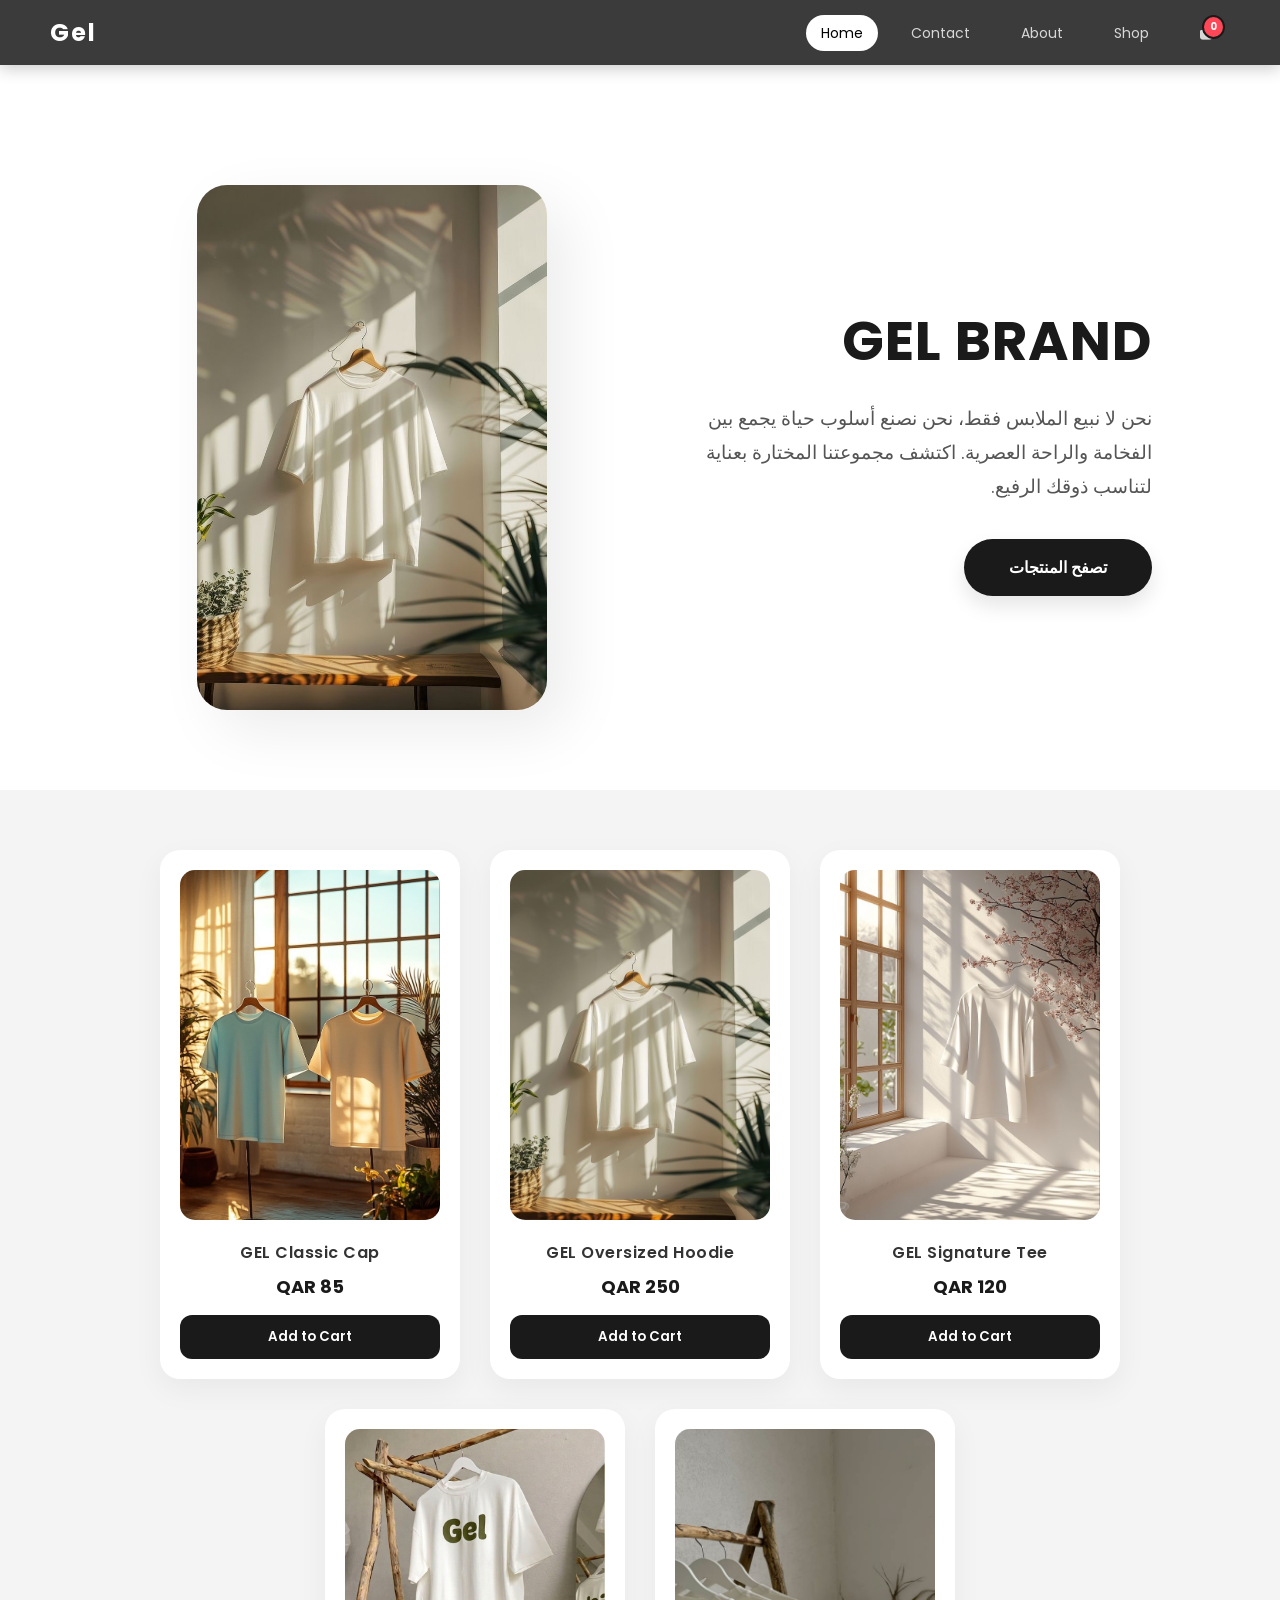
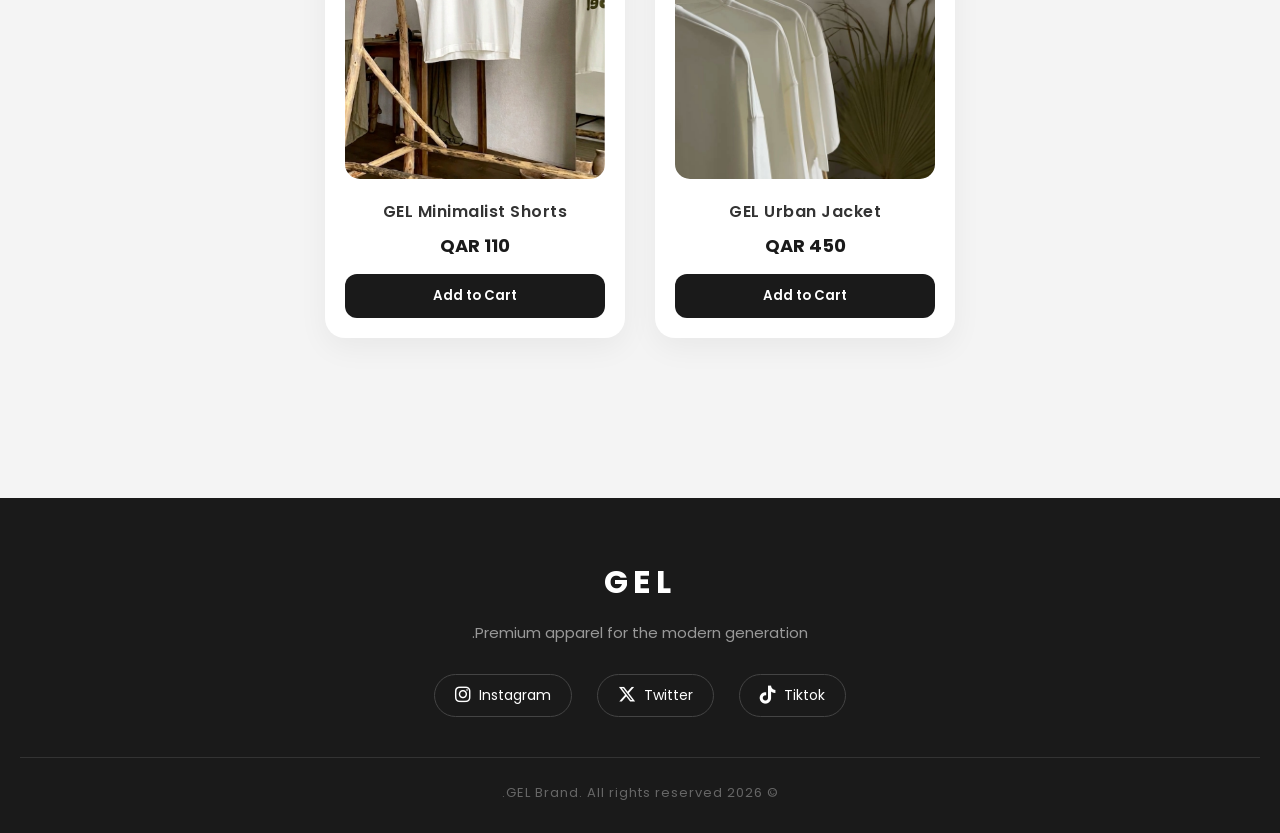
==== index.html @ 8efb3151 "Fixed responsivegit add ." ====
<!DOCTYPE html>
<html lang="ar" dir="rtl">
<head>
    <meta charset="UTF-8">
    <meta name="viewport" content="width=device-width, initial-scale=1.0">
    <link rel="stylesheet" href="https://fonts.googleapis.com/css2?family=Poppins:wght@300;400;600;700&display=swap">
    <link rel="stylesheet" href="https://cdnjs.cloudflare.com/ajax/libs/font-awesome/6.4.2/css/all.min.css">
    <link rel="stylesheet" href="style.css">
    <title>GEL Brand</title>
</head>
<body>

    <header dir="ltr">
        <h2><a href="index.html" class="logo">Gel</a></h2>
        <ul>
            <li><a href="index.html" class="active">Home</a></li>
            <li><a href="contact.html">Contact</a></li>
            <li><a href="about.html">About</a></li>
            <li><a href="shop.html">Shop</a></li>
            <li class="cart-icon" onclick="toggleCart()">
                <a href="javascript:void(0)"><i class="fas fa-shopping-bag"></i> <span id="cart-count">0</span></a>
            </li>
        </ul>
    </header>
    
    <!-- Shopping Cart Sidebar -->
    <div id="cart-sidebar" class="cart-sidebar">
        <div class="cart-header">
            <h3>Your Bag</h3>
            <i class="fas fa-times close-cart" onclick="toggleCart()"></i>
        </div>
        <div id="cart-items" class="cart-items">
            <!-- Items will appear here -->
            <p class="empty-msg">Your bag is empty.</p>
        </div>
        <div class="cart-footer">
            <div class="total">
                <span>Total:</span>
                <span id="cart-total">0 QAR</span>
            </div>
            <button class="checkout-btn" onclick="checkout()">Checkout</button>
        </div>
    </div>

    <section class="hero">
        <div class="hero-content">
            <h1>GEL BRAND</h1>
            <p>نحن لا نبيع الملابس فقط، نحن نصنع أسلوب حياة يجمع بين الفخامة والراحة العصرية. اكتشف مجموعتنا المختارة بعناية لتناسب ذوقك الرفيع.</p>
            <a href="#gallery" class="hero-btn">تصفح المنتجات</a>
        </div>
        <div class="hero-image">
            <img src="IMG/IMG_4253.JPG" alt="Brand Story">
        </div>
    </section>

    <section id="gallery" class="gallery">
        <div class="gallery-item">
            <img src="IMG/IMG_4255.JPG" alt="Product 1">
            <div class="product-info">
                <h3>GEL Signature Tee</h3>
                <p class="price">120 QAR</p>
                <button class="add-to-cart" onclick="addToCart('GEL Signature Tee', 120, 'IMG/IMG_4255.JPG')">Add to Cart</button>
            </div>
        </div>
        <div class="gallery-item">
            <img src="IMG/IMG_4253.JPG" alt="Product 2">
            <div class="product-info">
                <h3>GEL Oversized Hoodie</h3>
                <p class="price">250 QAR</p>
                <button class="add-to-cart" onclick="addToCart('GEL Oversized Hoodie', 250, 'IMG/IMG_4253.JPG')">Add to Cart</button>
            </div>
        </div>
        <div class="gallery-item">
            <img src="IMG/IMG_4254.JPG" alt="Product 3">
            <div class="product-info">
                <h3>GEL Classic Cap</h3>
                <p class="price">85 QAR</p>
                <button class="add-to-cart" onclick="addToCart('GEL Classic Cap', 85, 'IMG/IMG_4254.JPG')">Add to Cart</button>
            </div>
        </div>
        <div class="gallery-item">
            <img src="IMG/IMG_4256.JPG" alt="Product 4">
            <div class="product-info">
                <h3>GEL Urban Jacket</h3>
                <p class="price">450 QAR</p>
                <button class="add-to-cart" onclick="addToCart('GEL Urban Jacket', 450, 'IMG/IMG_4256.JPG')">Add to Cart</button>
            </div>
        </div>
        <div class="gallery-item">
            <img src="IMG/IMG_4258.PNG" alt="Product 5">
            <div class="product-info">
                <h3>GEL Minimalist Shorts</h3>
                <p class="price">110 QAR</p>
                <button class="add-to-cart" onclick="addToCart('GEL Minimalist Shorts', 110, 'IMG/IMG_4258.PNG')">Add to Cart</button>
            </div>
        </div>
    </section>

    <footer>
        <div class="footer-content">
            <h3>GEL</h3>
            <p>Premium apparel for the modern generation.</p>
            
            <ul class="socials" dir="ltr">
                <li><a href="#"><i class="fab fa-instagram"></i> Instagram</a></li>
                <li><a href="#"><i class="fab fa-x-twitter"></i> Twitter</a></li>
                <li><a href="https://www.tiktok.com/@gelvogue?_r=1&_t=ZS-955QQ4w1Pfh" target="_blank"><i class="fab fa-tiktok"></i> Tiktok</a></li>
            </ul>

        </div>
        <div class="footer-bottom">
            <p>&copy; 2026 GEL Brand. All rights reserved.</p>
        </div>
    </footer>

    <script src="main.js"></script>
</body>
</html>
---- style.css ----
/* 1. إعدادات عامة لجميع عناصر الصفحة */
* {
    margin: 0;
    padding: 0;
    box-sizing: border-box;
}

html {
    scroll-behavior: smooth;
}

body {
    background-color: #f4f4f4;
    font-family: 'Poppins', sans-serif; 
}

/* 3. تنسيق الهيدر الشفاف */
header {
    display: flex;
    justify-content: space-between;
    align-items: center;
    padding: 15px 50px;
    background: rgba(26, 26, 26, 0.85); 
    backdrop-filter: blur(10px); 
    -webkit-backdrop-filter: blur(10px);
    box-shadow: 0 4px 15px rgba(0, 0, 0, 0.2);
    position: sticky;
    top: 0;
    z-index: 1000;
}

header .logo {
    font-size: 24px;
    font-weight: bold;
    text-decoration: none;
    color: white;
    letter-spacing: 2px;
}

header ul {
    display: flex;
    list-style: none;
    gap: 15px;
}

header ul li a {
    text-decoration: none;
    color: rgba(255, 255, 255, 0.8);
    padding: 8px 18px;
    border-radius: 20px;
    transition: 0.3s;
    font-size: 14px;
}

header ul li a:hover {
    background: rgba(255, 255, 255, 0.1);
    color: white;
}

header ul li a.active {
    background: white;
    color: black !important;
}

/* 4. تنسيق معرض الصور (النسخة المنظمة والنهائية) */
.gallery {
    display: flex;
    flex-wrap: wrap;
    justify-content: center;
    gap: 30px;
    padding: 60px 20px;
}

.gallery-item {
    text-decoration: none;
    display: flex;
    flex-direction: column;
    align-items: center;
    opacity: 0;
    transform: translateY(50px);
    transition: all 0.8s ease-out;
    background: white;
    padding: 20px;
    border-radius: 20px;
    width: 300px;
    box-shadow: 0 10px 30px rgba(0,0,0,0.05);
}

.gallery-item.reveal {
    opacity: 1;
    transform: translateY(0);
}

.gallery img {
    width: 100%;
    height: 350px;
    object-fit: cover;
    border-radius: 15px;
    cursor: pointer;
    transition: transform 0.5s cubic-bezier(0.2, 1, 0.3, 1), box-shadow 0.5s ease;
}

.gallery img:hover {
    transform: scale(1.05);
    box-shadow: 0 20px 40px rgba(0,0,0,0.1);
}

.product-info {
    text-align: center;
    margin-top: 20px;
    width: 100%;
}

.product-info h3 {
    font-size: 16px;
    color: #333;
    margin-bottom: 8px;
    font-weight: 600;
    letter-spacing: 0.5px;
}

.product-info .price {
    font-size: 18px;
    font-weight: 700;
    color: #1a1a1a;
    margin-bottom: 15px;
}

.add-to-cart {
    width: 100%;
    padding: 12px;
    background: #1a1a1a;
    color: white;
    border: none;
    border-radius: 12px;
    cursor: pointer;
    font-weight: 600;
    transition: 0.3s;
    font-family: 'Poppins', sans-serif;
}

.add-to-cart:hover {
    background: #444;
    transform: translateY(-2px);
}

/* Shopping Cart Styles */
.cart-icon {
    position: relative;
    cursor: pointer;
}

#cart-count {
    position: absolute;
    top: -5px;
    right: 5px;
    background: #ff4757;
    color: white;
    font-size: 10px;
    padding: 2px 6px;
    border-radius: 50%;
    font-weight: bold;
    border: 2px solid #1a1a1a;
}

.cart-sidebar {
    position: fixed;
    top: 0;
    right: -400px; /* Hidden by default */
    width: 350px;
    height: 100vh;
    background: white;
    z-index: 2000;
    box-shadow: -10px 0 30px rgba(0,0,0,0.1);
    transition: 0.5s cubic-bezier(0.4, 0, 0.2, 1);
    display: flex;
    flex-direction: column;
    padding: 30px;
    color: #1a1a1a;
}

.cart-sidebar.active {
    right: 0;
}

.cart-header {
    display: flex;
    justify-content: space-between;
    align-items: center;
    margin-bottom: 30px;
    border-bottom: 1px solid #eee;
    padding-bottom: 20px;
}

.cart-header h3 {
    font-size: 22px;
    letter-spacing: 1px;
    text-transform: uppercase;
}

.close-cart {
    cursor: pointer;
    font-size: 22px;
    transition: 0.3s;
}

.close-cart:hover {
    transform: rotate(90deg);
}

.cart-items {
    flex: 1;
    overflow-y: auto;
    margin-bottom: 20px;
}

.cart-item {
    display: flex;
    align-items: center;
    gap: 15px;
    margin-bottom: 20px;
    padding-bottom: 15px;
    border-bottom: 1px solid #f9f9f9;
    position: relative;
}

.cart-item-info {
    flex: 1; /* This pushes everything else to the sides */
}

.cart-item img {
    width: 70px;
    height: 70px;
    object-fit: cover;
    border-radius: 10px;
}

.cart-item-info h4 {
    font-size: 14px;
    margin-bottom: 5px;
    font-weight: 600;
}

.cart-item-info p {
    font-size: 15px;
    font-weight: 700;
    margin-bottom: 8px;
}

.qty-controls {
    display: flex;
    align-items: center;
    gap: 12px;
    background: #f5f5f5;
    width: fit-content;
    padding: 4px 8px;
    border-radius: 8px;
}

.qty-btn {
    background: none;
    border: none;
    font-size: 18px;
    cursor: pointer;
    color: #333;
    font-weight: 600;
    width: 25px;
    height: 25px;
    display: flex;
    align-items: center;
    justify-content: center;
    transition: 0.2s;
}

.qty-btn:hover {
    color: #000;
    transform: scale(1.2);
}

.qty-val {
    font-size: 14px;
    font-weight: 600;
    min-width: 20px;
    text-align: center;
}

.remove-item {
    color: #ff4757;
    cursor: pointer;
    font-size: 16px;
    transition: 0.3s;
    padding: 10px;
    text-align: right;
}

.remove-item:hover {
    transform: scale(1.2);
}

.cart-footer {
    border-top: 1px solid #eee;
    padding-top: 25px;
}

.cart-footer .total {
    display: flex;
    justify-content: space-between;
    font-weight: 700;
    font-size: 20px;
    margin-bottom: 25px;
}

.checkout-btn {
    width: 100%;
    padding: 16px;
    background: #1a1a1a;
    color: white;
    border: none;
    border-radius: 15px;
    font-weight: 600;
    cursor: pointer;
    transition: 0.3s;
    font-size: 16px;
}

.checkout-btn:hover {
    background: #444;
}

.empty-cart-container {
    display: flex;
    flex-direction: column;
    align-items: center;
    justify-content: center;
    margin-top: 80px;
    color: #ccc;
    user-select: none; /* Prevents text highlighting */
    pointer-events: none;
}

.empty-icon {
    font-size: 50px;
    margin-bottom: 15px;
    opacity: 0.5;
}

.empty-msg {
    text-align: center;
    color: #999;
    font-style: italic;
    font-size: 14px;
}
/* --- 5. تنسيق الفوتر (المطور) --- */
footer {
    background: #1a1a1a;
    color: white;
    padding: 60px 20px 30px; /* زيادة المسافة العلوية */
    text-align: center;
    width: 100%;
    position: relative;
    display: block;
    clear: both; /* يمنع العناصر العائمة من التداخل معه */
    margin-top: 100px; /* مسافة كبيرة بين آخر صورة والفوتر */
}

.footer-content h3 {
    font-size: 32px;
    margin-bottom: 15px;
    letter-spacing: 5px;
    text-transform: uppercase;
    font-weight: 700;
}

.footer-content p {
    color: #999;
    margin-bottom: 30px;
    font-size: 15px;
    max-width: 600px;
    margin-left: auto;
    margin-right: auto;
}

.socials {
    list-style: none;
    display: flex;
    justify-content: center;
    gap: 25px;
    margin-bottom: 40px;
    padding: 0;
}

.socials li a {
    color: #fff;
    text-decoration: none;
    font-size: 14px;
    border: 1px solid #444;
    padding: 10px 20px;
    border-radius: 30px;
    transition: all 0.3s ease;
}

.socials li a:hover {
    background: white;
    color: black;
    border-color: white;
    transform: translateY(-5px); /* حركة بسيطة للروابط */
}

.footer-bottom {
    border-top: 1px solid #333;
    padding-top: 25px;
    font-size: 13px;
    color: #666;
    letter-spacing: 1px;
}

/* 6. التجاوب مع الشاشات */
@media (max-width: 768px) {
    header { padding: 15px; flex-direction: column; gap: 15px; }
    .gallery img { width: calc(50% - 20px); min-width: 150px; height: auto; }
}

@media (max-width: 480px) {
    .gallery img { width: 100%; max-width: 350px; }
}
/* --- قسم التعريف بالبراند (Hero Section) المطور --- */
.hero {
    display: flex;
    align-items: center;
    justify-content: space-between;
    padding: 120px 10% 80px; /* زيادة الحشوة العلوية بسبب حذف الستارة */
    background: #fff;
    min-height: 80vh;
    gap: 50px;
}

.hero-content {
    flex: 1;
    text-align: right; /* محاذاة النص لليمين ليناسب العربية */
}

.hero-content h1 {
    font-size: 55px; /* تكبير العنوان قليلاً لجذب الانتباه */
    margin-bottom: 20px;
    color: #1a1a1a;
    font-weight: 700;
    letter-spacing: 1px;
}

.hero-content p {
    font-size: 19px;
    line-height: 1.8;
    color: #555;
    margin-bottom: 35px;
    max-width: 600px;
}

.hero-btn {
    display: inline-block;
    padding: 16px 45px;
    background: #1a1a1a;
    color: white;
    text-decoration: none;
    border-radius: 30px; /* زوايا دائرية أكثر لتعطي طابعاً عصرياً */
    font-weight: 600;
    transition: all 0.4s ease;
    box-shadow: 0 10px 20px rgba(0,0,0,0.1);
}

.hero-btn:hover {
    background: #555; /* Change to grey on hover */
    transform: translateY(-5px);
    box-shadow: 0 15px 30px rgba(0,0,0,0.2);
}

.hero-image {
    flex: 1;
    display: flex;
    justify-content: center;
    align-items: center;
}

.hero-image img {
    width: 100%;
    max-width: 350px; /* تقليل العرض قليلاً ليكون أكثر تناسقاً */
    border-radius: 30px; /* زوايا ناعمة تتماشى مع الصور الأخرى */
    box-shadow: 20px 20px 60px rgba(0,0,0,0.08);
    transition: transform 0.5s ease;
}

.hero-image img:hover {
    transform: scale(1.02); /* حركة تكبير بسيطة عند تمرير الماوس */
}

/* لتنسيق الجوال */
@media (max-width: 768px) {
    .hero {
        flex-direction: column;
        text-align: center;
        padding: 100px 20px 50px;
    }
    .hero-content {
        text-align: center; /* توسيط النص في الجوال */
        order: 2;
    }
    .hero-image {
        order: 1; /* الصورة فوق في الجوال */
        margin-bottom: 30px;
    }
    .hero-content h1 {
        font-size: 35px;
    }
}
/* تنسيق الأيقونة داخل الرابط */
.socials li a i {
    margin-right: 8px; /* مسافة بسيطة بين الأيقونة والكلام */
    font-size: 18px;   /* تكبير الأيقونة قليلاً */
    vertical-align: middle;
}

/* حركة اختيارية: تلوين الأيقونات عند مرور الماوس */
.socials li a:hover i.fa-instagram { color: #E1306C; }
.socials li a:hover i.fa-x-twitter { color: #1DA1F2; }
.socials li a:hover i.fa-tiktok { color: #00f2ea; }

/* تعديل بسيط لزر السوشيال ميديا ليكون مرناً */
.socials li a {
    display: flex;
    align-items: center;
    justify-content: center;
}
header ul li a.active {
    background: white;
    color: black;
    border-radius: 20px;
    padding: 8px 15px;
}

@media (max-width: 768px) {
    header {
        flex-direction: column;
    }
    .hero {
        flex-direction: column;
        text-align: center;
    }
    .hero-image {
        max-width: 280px;
        order: -1;
    }
    .gallery img {
        width: calc(50% - 10px);
        height: 250px;
    }
    h1 {
        font-size: 32px;
    }
}
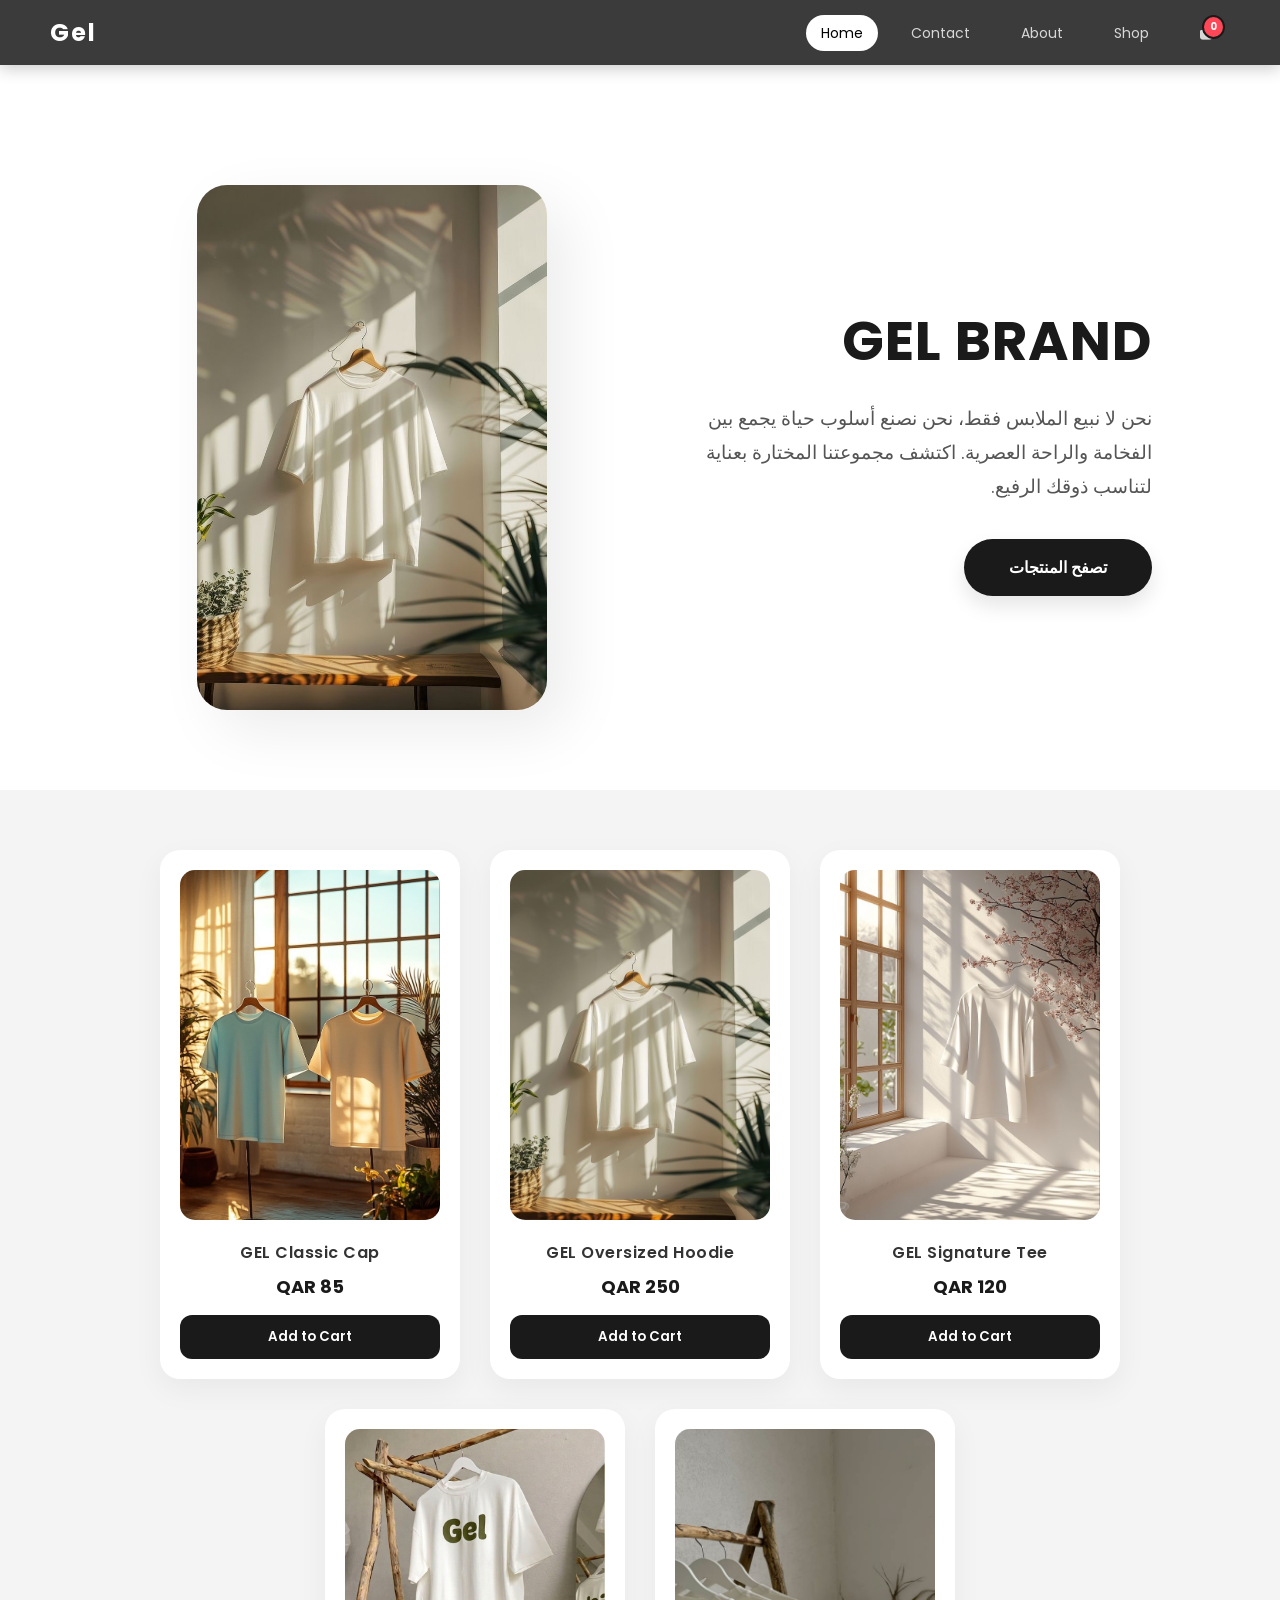
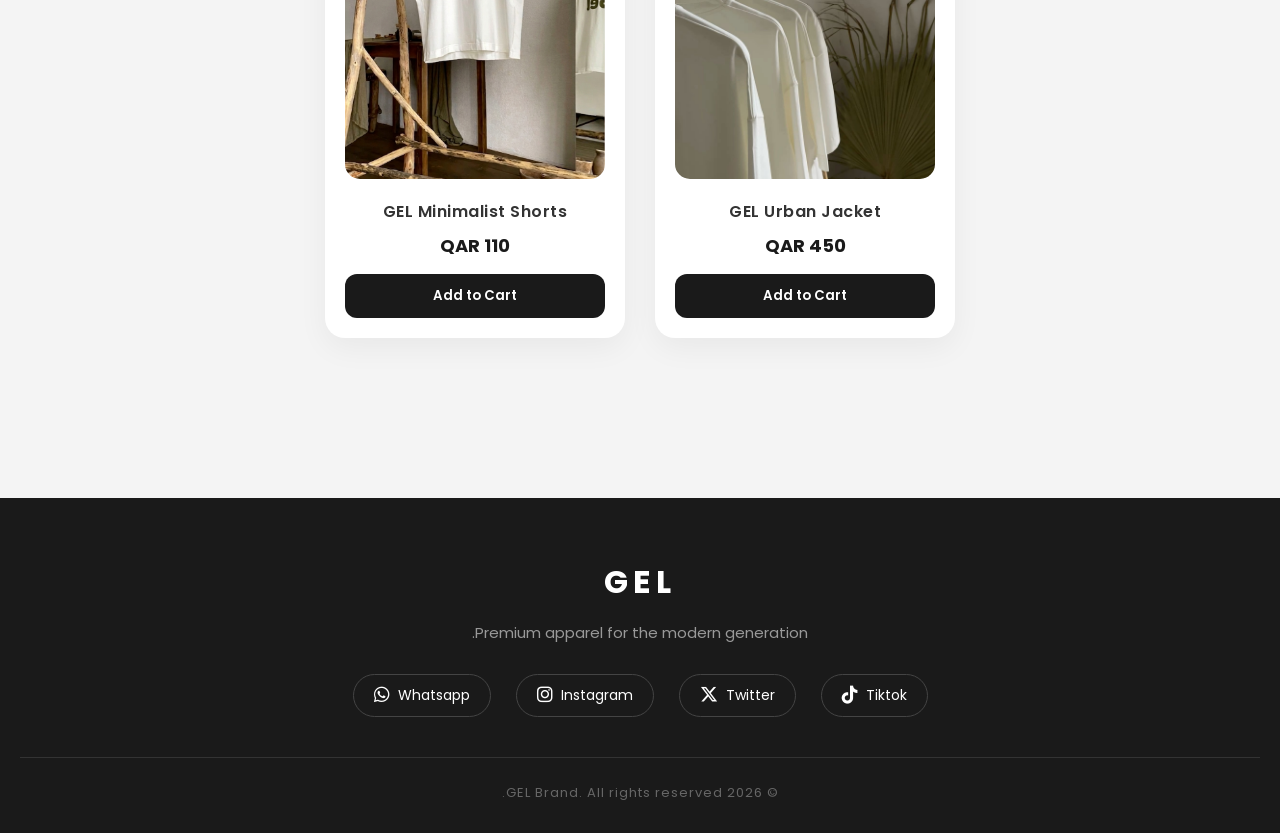
==== commit 5d864c39: "Update WhatsApp contact details and social links" ====
--- a/index.html
+++ b/index.html
@@ -83,7 +83,7 @@
             <div class="product-info">
                 <h3>GEL Urban Jacket</h3>
                 <p class="price">450 QAR</p>
-                <button class="add-to-cart" onclick="addToCart('GEL Urban Jacket', 450, 'IMG/IMG_4256.JPG')">Add to Cart</button>
+                <button class="add-to-cart" onclick="addToCart('GEL Urban Jacket', 450, 'IMG/IMG_4256.JPG', event)">Add to Cart</button>
             </div>
         </div>
         <div class="gallery-item">
@@ -102,6 +102,7 @@
             <p>Premium apparel for the modern generation.</p>
             
             <ul class="socials" dir="ltr">
+                <li><a href="https://wa.me/97431121124?text=Welcome%20to%20GEL%20Brand!%20Thank%20you%20for%20reaching%20out.%20Please%20leave%20your%20inquiry%20or%20order%20number,%20and%20our%20team%20will%20get%20back%20to%20you%20shortly" target="_blank"><i class="fab fa-whatsapp"></i> Whatsapp</a></li>
                 <li><a href="#"><i class="fab fa-instagram"></i> Instagram</a></li>
                 <li><a href="#"><i class="fab fa-x-twitter"></i> Twitter</a></li>
                 <li><a href="https://www.tiktok.com/@gelvogue?_r=1&_t=ZS-955QQ4w1Pfh" target="_blank"><i class="fab fa-tiktok"></i> Tiktok</a></li>
--- a/style.css
+++ b/style.css
@@ -478,6 +478,9 @@
     display: flex;
     justify-content: center;
     align-items: center;
+    opacity: 0;
+    transform: translateX(30px);
+    transition: all 1s ease-out;
 }
 
 .hero-image img {
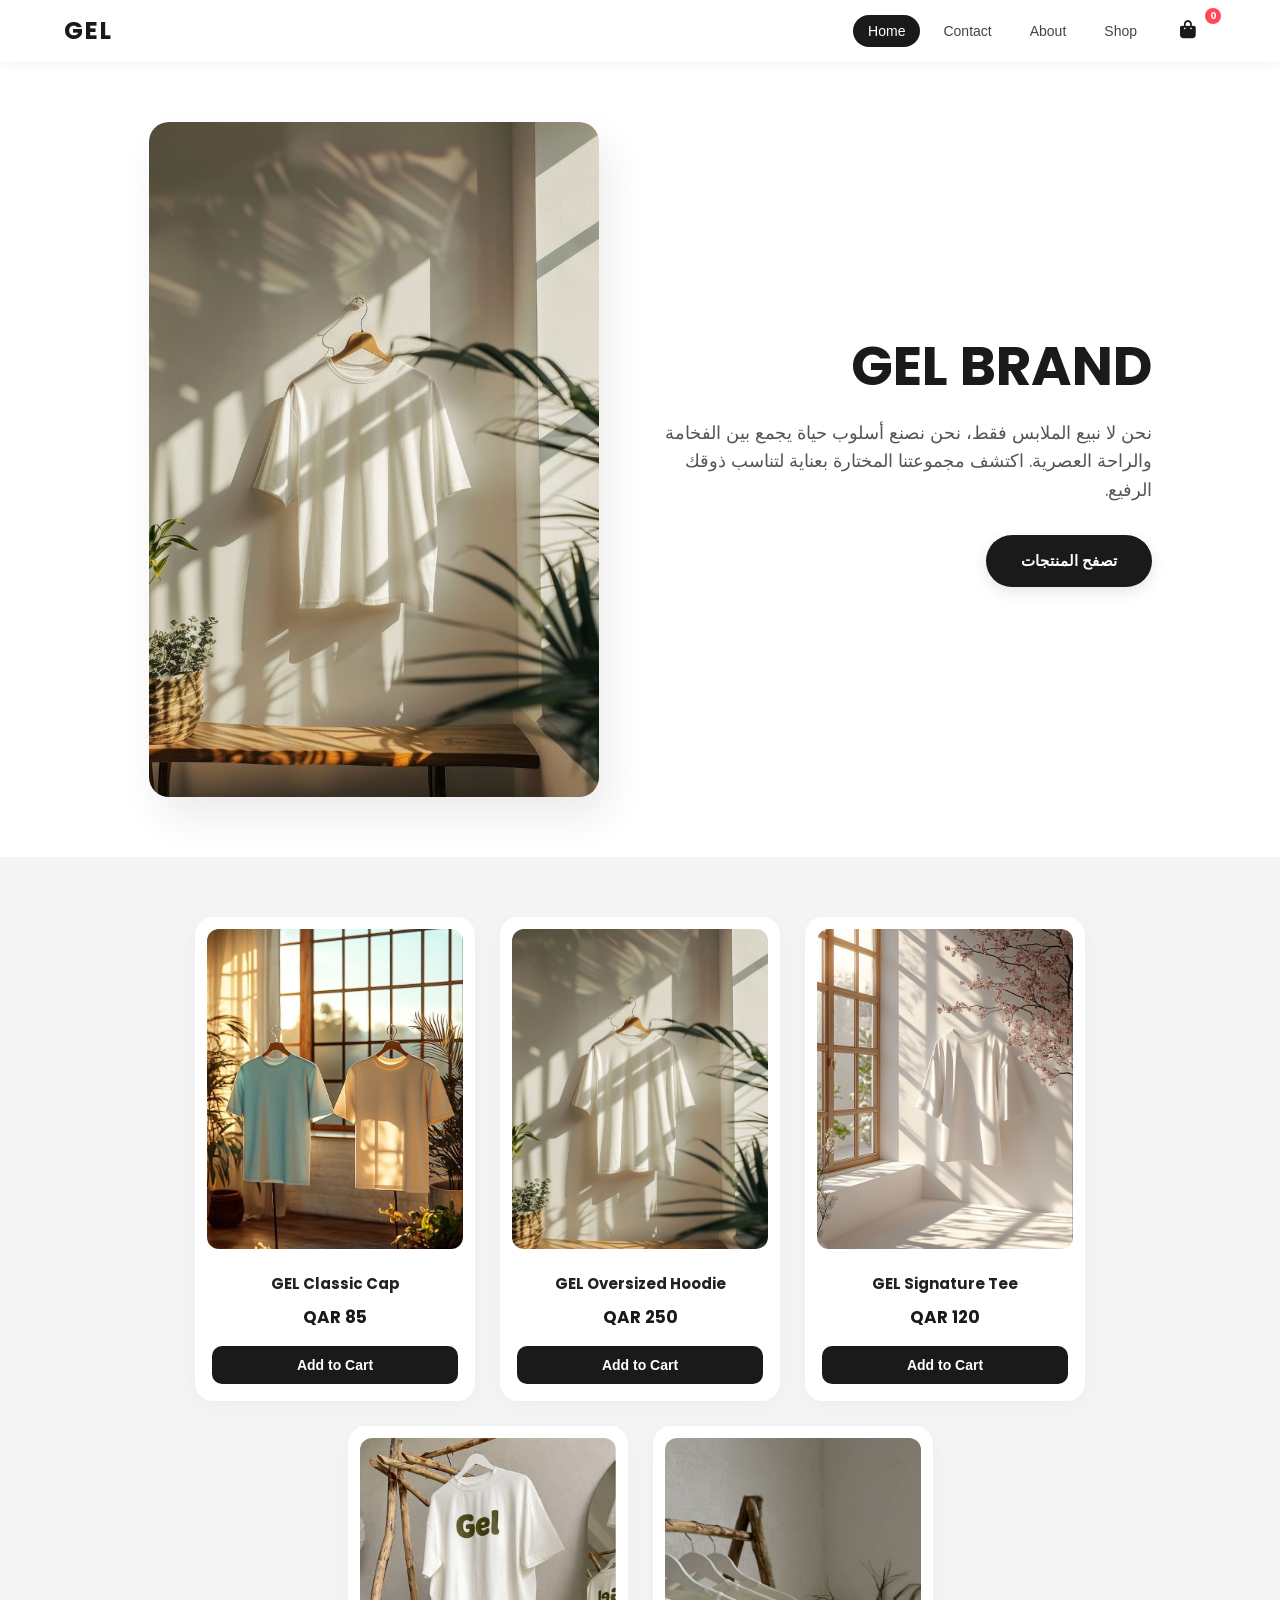
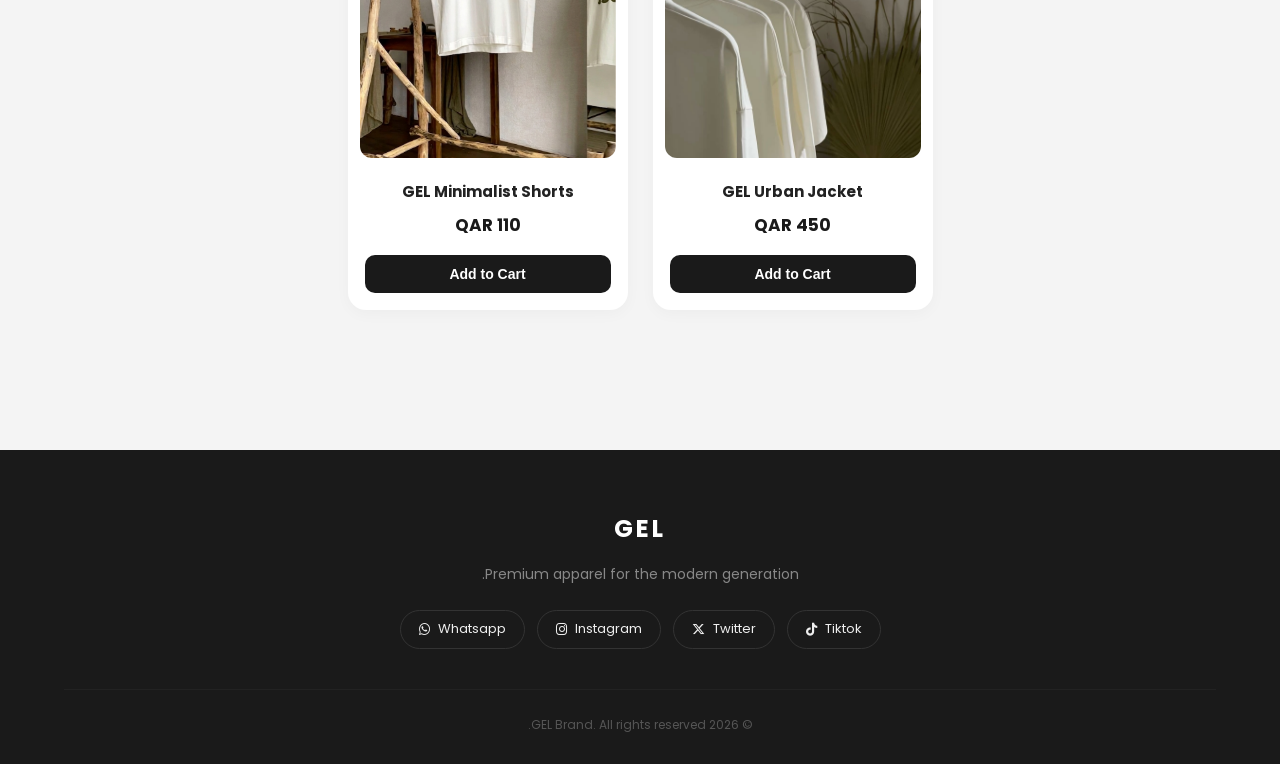
==== commit a606b325: "Ensure consistent button feedback and refine mobile header for tidier look" ====
--- a/index.html
+++ b/index.html
@@ -59,7 +59,7 @@
             <div class="product-info">
                 <h3>GEL Signature Tee</h3>
                 <p class="price">120 QAR</p>
-                <button class="add-to-cart" onclick="addToCart('GEL Signature Tee', 120, 'IMG/IMG_4255.JPG')">Add to Cart</button>
+                <button class="add-to-cart" onclick="addToCart('GEL Signature Tee', 120, 'IMG/IMG_4255.JPG', event)">Add to Cart</button>
             </div>
         </div>
         <div class="gallery-item">
@@ -67,7 +67,7 @@
             <div class="product-info">
                 <h3>GEL Oversized Hoodie</h3>
                 <p class="price">250 QAR</p>
-                <button class="add-to-cart" onclick="addToCart('GEL Oversized Hoodie', 250, 'IMG/IMG_4253.JPG')">Add to Cart</button>
+                <button class="add-to-cart" onclick="addToCart('GEL Oversized Hoodie', 250, 'IMG/IMG_4253.JPG', event)">Add to Cart</button>
             </div>
         </div>
         <div class="gallery-item">
@@ -75,7 +75,7 @@
             <div class="product-info">
                 <h3>GEL Classic Cap</h3>
                 <p class="price">85 QAR</p>
-                <button class="add-to-cart" onclick="addToCart('GEL Classic Cap', 85, 'IMG/IMG_4254.JPG')">Add to Cart</button>
+                <button class="add-to-cart" onclick="addToCart('GEL Classic Cap', 85, 'IMG/IMG_4254.JPG', event)">Add to Cart</button>
             </div>
         </div>
         <div class="gallery-item">
@@ -91,7 +91,7 @@
             <div class="product-info">
                 <h3>GEL Minimalist Shorts</h3>
                 <p class="price">110 QAR</p>
-                <button class="add-to-cart" onclick="addToCart('GEL Minimalist Shorts', 110, 'IMG/IMG_4258.PNG')">Add to Cart</button>
+                <button class="add-to-cart" onclick="addToCart('GEL Minimalist Shorts', 110, 'IMG/IMG_4258.PNG', event)">Add to Cart</button>
             </div>
         </div>
     </section>
--- a/style.css
+++ b/style.css
@@ -1,4 +1,4 @@
-/* 1. إعدادات عامة لجميع عناصر الصفحة */
+/* 1. General Settings */
 * {
     margin: 0;
     padding: 0;
@@ -11,79 +11,154 @@
 
 body {
     background-color: #f4f4f4;
-    font-family: 'Poppins', sans-serif; 
-}
-
-/* 3. تنسيق الهيدر الشفاف */
+    font-family: 'Poppins', sans-serif;
+    overflow-x: hidden;
+    color: #1a1a1a;
+    line-height: 1.6;
+}
+
+/* 2. Header Styles */
 header {
     display: flex;
     justify-content: space-between;
     align-items: center;
-    padding: 15px 50px;
-    background: rgba(26, 26, 26, 0.85); 
+    padding: 12px 5%;
+    background: rgba(255, 255, 255, 0.98);
     backdrop-filter: blur(10px); 
     -webkit-backdrop-filter: blur(10px);
-    box-shadow: 0 4px 15px rgba(0, 0, 0, 0.2);
+    box-shadow: 0 2px 10px rgba(0, 0, 0, 0.05);
     position: sticky;
     top: 0;
     z-index: 1000;
+    width: 100%;
 }
 
 header .logo {
     font-size: 24px;
-    font-weight: bold;
+    font-weight: 700;
     text-decoration: none;
-    color: white;
+    color: #1a1a1a;
     letter-spacing: 2px;
+    text-transform: uppercase;
 }
 
 header ul {
     display: flex;
     list-style: none;
-    gap: 15px;
+    gap: 8px;
+    align-items: center;
 }
 
 header ul li a {
     text-decoration: none;
-    color: rgba(255, 255, 255, 0.8);
-    padding: 8px 18px;
+    color: #444;
+    padding: 8px 15px;
     border-radius: 20px;
     transition: 0.3s;
     font-size: 14px;
+    font-weight: 500;
 }
 
 header ul li a:hover {
-    background: rgba(255, 255, 255, 0.1);
+    background: #f5f5f5;
+    color: #1a1a1a;
+}
+
+header ul li a.active {
+    background: #1a1a1a;
+    color: white !important;
+}
+
+/* 3. Hero Section */
+.hero {
+    display: flex;
+    align-items: center;
+    justify-content: space-between;
+    padding: 60px 10%;
+    background: #fff;
+    min-height: 80vh;
+    gap: 40px;
+}
+
+.hero-content {
+    flex: 1;
+    text-align: right;
+    opacity: 0;
+    transform: translateY(20px);
+    transition: all 1s ease;
+}
+
+.hero-content h1 {
+    font-size: clamp(32px, 5vw, 55px);
+    margin-bottom: 20px;
+    color: #1a1a1a;
+    font-weight: 700;
+    line-height: 1.2;
+}
+
+.hero-content p {
+    font-size: clamp(16px, 2vw, 18px);
+    color: #555;
+    margin-bottom: 30px;
+    max-width: 550px;
+}
+
+.hero-btn {
+    display: inline-block;
+    padding: 14px 35px;
+    background: #1a1a1a;
     color: white;
-}
-
-header ul li a.active {
-    background: white;
-    color: black !important;
-}
-
-/* 4. تنسيق معرض الصور (النسخة المنظمة والنهائية) */
+    text-decoration: none;
+    border-radius: 30px;
+    font-weight: 600;
+    transition: all 0.3s ease;
+    box-shadow: 0 5px 15px rgba(0,0,0,0.1);
+    border: none;
+    cursor: pointer;
+    font-size: 15px;
+}
+
+.hero-btn:hover {
+    background: #333;
+    transform: translateY(-3px);
+    box-shadow: 0 8px 20px rgba(0,0,0,0.15);
+}
+
+.hero-image {
+    flex: 1;
+    display: flex;
+    justify-content: center;
+    align-items: center;
+    opacity: 0;
+    transform: translateX(30px);
+    transition: all 1s ease-out;
+}
+
+.hero-image img {
+    width: 100%;
+    max-width: 450px;
+    border-radius: 20px;
+    box-shadow: 10px 20px 40px rgba(0,0,0,0.08);
+}
+
+/* 4. Gallery & Products */
 .gallery {
     display: flex;
     flex-wrap: wrap;
     justify-content: center;
-    gap: 30px;
-    padding: 60px 20px;
+    gap: 25px;
+    padding: 60px 5%;
 }
 
 .gallery-item {
-    text-decoration: none;
-    display: flex;
-    flex-direction: column;
-    align-items: center;
+    background: white;
+    padding: 12px;
+    border-radius: 18px;
+    width: 280px;
+    box-shadow: 0 4px 15px rgba(0,0,0,0.03);
+    transition: all 0.4s ease;
     opacity: 0;
-    transform: translateY(50px);
-    transition: all 0.8s ease-out;
-    background: white;
-    padding: 20px;
-    border-radius: 20px;
-    width: 300px;
-    box-shadow: 0 10px 30px rgba(0,0,0,0.05);
+    transform: translateY(30px);
 }
 
 .gallery-item.reveal {
@@ -91,471 +166,421 @@
     transform: translateY(0);
 }
 
+.gallery-item:hover {
+    transform: translateY(-8px);
+    box-shadow: 0 12px 30px rgba(0,0,0,0.08);
+}
+
 .gallery img {
     width: 100%;
-    height: 350px;
+    height: 320px;
     object-fit: cover;
-    border-radius: 15px;
-    cursor: pointer;
-    transition: transform 0.5s cubic-bezier(0.2, 1, 0.3, 1), box-shadow 0.5s ease;
-}
-
-.gallery img:hover {
-    transform: scale(1.05);
-    box-shadow: 0 20px 40px rgba(0,0,0,0.1);
+    border-radius: 12px;
 }
 
 .product-info {
+    padding: 15px 5px 5px;
     text-align: center;
-    margin-top: 20px;
+}
+
+.product-info h3 {
+    font-size: 15px;
+    margin-bottom: 8px;
+    color: #222;
+}
+
+.product-info .price {
+    font-size: 17px;
+    font-weight: 700;
+    color: #1a1a1a;
+    margin-bottom: 15px;
+}
+
+.add-to-cart {
     width: 100%;
-}
-
-.product-info h3 {
-    font-size: 16px;
+    padding: 11px;
+    background: #1a1a1a;
+    color: white;
+    border: none;
+    border-radius: 10px;
+    font-weight: 600;
+    cursor: pointer;
+    transition: all 0.3s ease;
+    font-size: 14px;
+}
+
+.add-to-cart:hover {
+    background: #333;
+}
+
+.add-to-cart.success {
+    background: #2ed573 !important;
+    transform: scale(0.98);
+}
+
+/* 5. Shopping Cart Drawer */
+.cart-icon {
+    position: relative;
+    cursor: pointer;
+    padding: 5px;
+}
+
+.cart-icon i {
+    font-size: 18px;
+    color: #1a1a1a;
+}
+
+#cart-count {
+    position: absolute;
+    top: -5px;
+    right: -5px;
+    background: #ff4757;
+    color: white;
+    font-size: 9px;
+    width: 16px;
+    height: 16px;
+    display: flex;
+    align-items: center;
+    justify-content: center;
+    border-radius: 50%;
+    font-weight: bold;
+}
+
+.cart-sidebar {
+    position: fixed;
+    top: 0;
+    right: -100%;
+    width: 380px;
+    max-width: 90%;
+    height: 100vh;
+    background: white;
+    z-index: 2000;
+    box-shadow: -10px 0 40px rgba(0,0,0,0.1);
+    transition: 0.4s cubic-bezier(0.4, 0, 0.2, 1);
+    display: flex;
+    flex-direction: column;
+    padding: 25px;
+}
+
+.cart-sidebar.active {
+    right: 0;
+}
+
+.cart-header {
+    display: flex;
+    justify-content: space-between;
+    align-items: center;
+    padding-bottom: 15px;
+    border-bottom: 1px solid #eee;
+}
+
+.cart-header h3 {
+    font-size: 18px;
+    text-transform: uppercase;
+    letter-spacing: 1px;
+}
+
+.close-cart {
+    cursor: pointer;
+    font-size: 18px;
+    width: 35px;
+    height: 35px;
+    display: flex;
+    align-items: center;
+    justify-content: center;
+    border-radius: 50%;
+    transition: 0.3s;
+}
+
+.close-cart:hover {
+    background: #f0f0f0;
+}
+
+.cart-items {
+    flex: 1;
+    overflow-y: auto;
+    padding: 15px 0;
+}
+
+.cart-item {
+    display: flex;
+    gap: 12px;
+    margin-bottom: 15px;
+    padding-bottom: 15px;
+    border-bottom: 1px solid #f8f8f8;
+}
+
+.cart-item img {
+    width: 60px;
+    height: 60px;
+    object-fit: cover;
+    border-radius: 8px;
+}
+
+.cart-item-info {
+    flex: 1;
+}
+
+.cart-item-info h4 {
+    font-size: 13px;
+    margin-bottom: 3px;
     color: #333;
+}
+
+.cart-item-info p {
+    font-size: 14px;
+    font-weight: 700;
     margin-bottom: 8px;
-    font-weight: 600;
-    letter-spacing: 0.5px;
-}
-
-.product-info .price {
+}
+
+.qty-controls {
+    display: flex;
+    align-items: center;
+    gap: 8px;
+    background: #f0f0f0;
+    padding: 3px 8px;
+    border-radius: 6px;
+    width: fit-content;
+}
+
+.qty-btn {
+    border: none;
+    background: none;
+    cursor: pointer;
+    font-size: 14px;
+    font-weight: 700;
+    color: #666;
+}
+
+.qty-btn:hover { color: #000; }
+
+.qty-val { font-size: 13px; font-weight: 600; min-width: 15px; text-align: center; }
+
+.remove-item {
+    color: #ff4757;
+    cursor: pointer;
+    font-size: 14px;
+    padding: 5px;
+}
+
+.cart-footer {
+    padding-top: 15px;
+    border-top: 1px solid #eee;
+}
+
+.cart-footer .total {
+    display: flex;
+    justify-content: space-between;
     font-size: 18px;
     font-weight: 700;
-    color: #1a1a1a;
     margin-bottom: 15px;
 }
 
-.add-to-cart {
+.checkout-btn {
     width: 100%;
-    padding: 12px;
+    padding: 14px;
     background: #1a1a1a;
     color: white;
     border: none;
     border-radius: 12px;
-    cursor: pointer;
     font-weight: 600;
+    cursor: pointer;
     transition: 0.3s;
-    font-family: 'Poppins', sans-serif;
-}
-
-.add-to-cart:hover {
-    background: #444;
-    transform: translateY(-2px);
-}
-
-/* Shopping Cart Styles */
-.cart-icon {
-    position: relative;
-    cursor: pointer;
-}
-
-#cart-count {
-    position: absolute;
-    top: -5px;
-    right: 5px;
-    background: #ff4757;
-    color: white;
-    font-size: 10px;
-    padding: 2px 6px;
-    border-radius: 50%;
-    font-weight: bold;
-    border: 2px solid #1a1a1a;
-}
-
-.cart-sidebar {
-    position: fixed;
-    top: 0;
-    right: -400px; /* Hidden by default */
-    width: 350px;
-    height: 100vh;
-    background: white;
-    z-index: 2000;
-    box-shadow: -10px 0 30px rgba(0,0,0,0.1);
-    transition: 0.5s cubic-bezier(0.4, 0, 0.2, 1);
-    display: flex;
-    flex-direction: column;
-    padding: 30px;
-    color: #1a1a1a;
-}
-
-.cart-sidebar.active {
-    right: 0;
-}
-
-.cart-header {
-    display: flex;
-    justify-content: space-between;
-    align-items: center;
-    margin-bottom: 30px;
-    border-bottom: 1px solid #eee;
-    padding-bottom: 20px;
-}
-
-.cart-header h3 {
-    font-size: 22px;
-    letter-spacing: 1px;
-    text-transform: uppercase;
-}
-
-.close-cart {
-    cursor: pointer;
-    font-size: 22px;
-    transition: 0.3s;
-}
-
-.close-cart:hover {
-    transform: rotate(90deg);
-}
-
-.cart-items {
-    flex: 1;
-    overflow-y: auto;
-    margin-bottom: 20px;
-}
-
-.cart-item {
-    display: flex;
-    align-items: center;
-    gap: 15px;
-    margin-bottom: 20px;
-    padding-bottom: 15px;
-    border-bottom: 1px solid #f9f9f9;
-    position: relative;
-}
-
-.cart-item-info {
-    flex: 1; /* This pushes everything else to the sides */
-}
-
-.cart-item img {
-    width: 70px;
-    height: 70px;
-    object-fit: cover;
-    border-radius: 10px;
-}
-
-.cart-item-info h4 {
-    font-size: 14px;
-    margin-bottom: 5px;
-    font-weight: 600;
-}
-
-.cart-item-info p {
     font-size: 15px;
-    font-weight: 700;
-    margin-bottom: 8px;
-}
-
-.qty-controls {
-    display: flex;
-    align-items: center;
-    gap: 12px;
-    background: #f5f5f5;
-    width: fit-content;
-    padding: 4px 8px;
-    border-radius: 8px;
-}
-
-.qty-btn {
-    background: none;
-    border: none;
-    font-size: 18px;
-    cursor: pointer;
-    color: #333;
-    font-weight: 600;
-    width: 25px;
-    height: 25px;
-    display: flex;
-    align-items: center;
-    justify-content: center;
-    transition: 0.2s;
-}
-
-.qty-btn:hover {
-    color: #000;
-    transform: scale(1.2);
-}
-
-.qty-val {
-    font-size: 14px;
-    font-weight: 600;
-    min-width: 20px;
-    text-align: center;
-}
-
-.remove-item {
-    color: #ff4757;
-    cursor: pointer;
-    font-size: 16px;
-    transition: 0.3s;
-    padding: 10px;
-    text-align: right;
-}
-
-.remove-item:hover {
-    transform: scale(1.2);
-}
-
-.cart-footer {
-    border-top: 1px solid #eee;
-    padding-top: 25px;
-}
-
-.cart-footer .total {
-    display: flex;
-    justify-content: space-between;
-    font-weight: 700;
-    font-size: 20px;
-    margin-bottom: 25px;
-}
-
-.checkout-btn {
-    width: 100%;
-    padding: 16px;
-    background: #1a1a1a;
-    color: white;
-    border: none;
-    border-radius: 15px;
-    font-weight: 600;
-    cursor: pointer;
-    transition: 0.3s;
-    font-size: 16px;
-}
-
-.checkout-btn:hover {
-    background: #444;
-}
-
-.empty-cart-container {
-    display: flex;
-    flex-direction: column;
-    align-items: center;
-    justify-content: center;
-    margin-top: 80px;
-    color: #ccc;
-    user-select: none; /* Prevents text highlighting */
-    pointer-events: none;
-}
-
-.empty-icon {
-    font-size: 50px;
-    margin-bottom: 15px;
-    opacity: 0.5;
-}
-
-.empty-msg {
-    text-align: center;
-    color: #999;
-    font-style: italic;
-    font-size: 14px;
-}
-/* --- 5. تنسيق الفوتر (المطور) --- */
+}
+
+.checkout-btn:hover { background: #333; }
+
+/* 6. Footer */
 footer {
     background: #1a1a1a;
     color: white;
-    padding: 60px 20px 30px; /* زيادة المسافة العلوية */
+    padding: 60px 5% 30px;
     text-align: center;
-    width: 100%;
-    position: relative;
-    display: block;
-    clear: both; /* يمنع العناصر العائمة من التداخل معه */
-    margin-top: 100px; /* مسافة كبيرة بين آخر صورة والفوتر */
+    margin-top: 80px;
 }
 
 .footer-content h3 {
-    font-size: 32px;
+    font-size: 24px;
+    letter-spacing: 3px;
     margin-bottom: 15px;
-    letter-spacing: 5px;
     text-transform: uppercase;
-    font-weight: 700;
 }
 
 .footer-content p {
-    color: #999;
-    margin-bottom: 30px;
-    font-size: 15px;
-    max-width: 600px;
-    margin-left: auto;
-    margin-right: auto;
+    color: #888;
+    margin-bottom: 25px;
+    font-size: 14px;
 }
 
 .socials {
     list-style: none;
     display: flex;
     justify-content: center;
-    gap: 25px;
-    margin-bottom: 40px;
-    padding: 0;
+    flex-wrap: wrap;
+    gap: 12px;
+    margin: 25px 0 40px;
 }
 
 .socials li a {
-    color: #fff;
+    color: #eee;
     text-decoration: none;
-    font-size: 14px;
-    border: 1px solid #444;
-    padding: 10px 20px;
-    border-radius: 30px;
-    transition: all 0.3s ease;
+    padding: 8px 18px;
+    border: 1px solid #333;
+    border-radius: 25px;
+    font-size: 13px;
+    display: flex;
+    align-items: center;
+    gap: 8px;
+    transition: 0.3s;
 }
 
 .socials li a:hover {
     background: white;
-    color: black;
+    color: #1a1a1a;
     border-color: white;
-    transform: translateY(-5px); /* حركة بسيطة للروابط */
 }
 
 .footer-bottom {
-    border-top: 1px solid #333;
+    font-size: 12px;
+    color: #555;
+    border-top: 1px solid #222;
     padding-top: 25px;
-    font-size: 13px;
-    color: #666;
-    letter-spacing: 1px;
-}
-
-/* 6. التجاوب مع الشاشات */
+}
+
+/* 7. Responsiveness */
+
+/* Tablets */
+@media (max-width: 992px) {
+    .hero { padding: 40px 5%; gap: 30px; }
+    .gallery { padding: 40px 5%; }
+}
+
+/* Mobile Devices */
 @media (max-width: 768px) {
-    header { padding: 15px; flex-direction: column; gap: 15px; }
-    .gallery img { width: calc(50% - 20px); min-width: 150px; height: auto; }
-}
-
-@media (max-width: 480px) {
-    .gallery img { width: 100%; max-width: 350px; }
-}
-/* --- قسم التعريف بالبراند (Hero Section) المطور --- */
-.hero {
-    display: flex;
-    align-items: center;
-    justify-content: space-between;
-    padding: 120px 10% 80px; /* زيادة الحشوة العلوية بسبب حذف الستارة */
-    background: #fff;
-    min-height: 80vh;
-    gap: 50px;
-}
-
-.hero-content {
-    flex: 1;
-    text-align: right; /* محاذاة النص لليمين ليناسب العربية */
-}
-
-.hero-content h1 {
-    font-size: 55px; /* تكبير العنوان قليلاً لجذب الانتباه */
-    margin-bottom: 20px;
-    color: #1a1a1a;
-    font-weight: 700;
-    letter-spacing: 1px;
-}
-
-.hero-content p {
-    font-size: 19px;
-    line-height: 1.8;
-    color: #555;
-    margin-bottom: 35px;
-    max-width: 600px;
-}
-
-.hero-btn {
-    display: inline-block;
-    padding: 16px 45px;
-    background: #1a1a1a;
-    color: white;
-    text-decoration: none;
-    border-radius: 30px; /* زوايا دائرية أكثر لتعطي طابعاً عصرياً */
-    font-weight: 600;
-    transition: all 0.4s ease;
-    box-shadow: 0 10px 20px rgba(0,0,0,0.1);
-}
-
-.hero-btn:hover {
-    background: #555; /* Change to grey on hover */
-    transform: translateY(-5px);
-    box-shadow: 0 15px 30px rgba(0,0,0,0.2);
-}
-
-.hero-image {
-    flex: 1;
-    display: flex;
-    justify-content: center;
-    align-items: center;
-    opacity: 0;
-    transform: translateX(30px);
-    transition: all 1s ease-out;
-}
-
-.hero-image img {
-    width: 100%;
-    max-width: 350px; /* تقليل العرض قليلاً ليكون أكثر تناسقاً */
-    border-radius: 30px; /* زوايا ناعمة تتماشى مع الصور الأخرى */
-    box-shadow: 20px 20px 60px rgba(0,0,0,0.08);
-    transition: transform 0.5s ease;
-}
-
-.hero-image img:hover {
-    transform: scale(1.02); /* حركة تكبير بسيطة عند تمرير الماوس */
-}
-
-/* لتنسيق الجوال */
-@media (max-width: 768px) {
+    header {
+        flex-direction: column;
+        padding: 12px 5%;
+        gap: 12px;
+    }
+
+    /* Keep Cart and Logo on same row if possible */
+    header {
+        display: grid;
+        grid-template-areas: 
+            "logo cart"
+            "nav nav";
+        grid-template-columns: 1fr auto;
+        justify-items: center;
+    }
+
+    header .logo {
+        grid-area: logo;
+        justify-self: start;
+        font-size: 22px;
+    }
+
+    /* Target the cart icon which is inside the ul... this is tricky without restructuring HTML */
+    /* Instead, I will use flex and order */
+    header {
+        display: flex;
+        flex-direction: row;
+        flex-wrap: wrap;
+        justify-content: space-between;
+    }
+
+    header .logo {
+        flex: 1;
+        text-align: left;
+    }
+
+    header ul {
+        width: 100%;
+        justify-content: center;
+        order: 3;
+        margin-top: 10px;
+        background: #f9f9f9;
+        padding: 10px;
+        border-radius: 10px;
+    }
+
+    header ul li.cart-icon {
+        order: -1; /* This won't work on li, only on flex items */
+        position: absolute;
+        top: 15px;
+        right: 5%;
+    }
+
+    header ul li a {
+        padding: 5px 8px;
+        font-size: 12px;
+    }
+
     .hero {
         flex-direction: column;
         text-align: center;
-        padding: 100px 20px 50px;
-    }
+        padding: 40px 5% 60px;
+        min-height: auto;
+    }
+
     .hero-content {
-        text-align: center; /* توسيط النص في الجوال */
+        text-align: center;
         order: 2;
     }
+
+    .hero-content h1 { font-size: 34px; }
+
+    .hero-content p {
+        margin: 0 auto 25px;
+        font-size: 15px;
+    }
+
     .hero-image {
-        order: 1; /* الصورة فوق في الجوال */
-        margin-bottom: 30px;
-    }
-    .hero-content h1 {
-        font-size: 35px;
-    }
-}
-/* تنسيق الأيقونة داخل الرابط */
-.socials li a i {
-    margin-right: 8px; /* مسافة بسيطة بين الأيقونة والكلام */
-    font-size: 18px;   /* تكبير الأيقونة قليلاً */
-    vertical-align: middle;
-}
-
-/* حركة اختيارية: تلوين الأيقونات عند مرور الماوس */
-.socials li a:hover i.fa-instagram { color: #E1306C; }
-.socials li a:hover i.fa-x-twitter { color: #1DA1F2; }
-.socials li a:hover i.fa-tiktok { color: #00f2ea; }
-
-/* تعديل بسيط لزر السوشيال ميديا ليكون مرناً */
-.socials li a {
-    display: flex;
-    align-items: center;
-    justify-content: center;
-}
-header ul li a.active {
-    background: white;
-    color: black;
-    border-radius: 20px;
-    padding: 8px 15px;
+        order: 1;
+        max-width: 280px;
+        margin: 0 auto;
+    }
+
+    .gallery { gap: 15px; padding: 20px 15px; }
+
+    .gallery-item {
+        width: calc(50% - 8px);
+        min-width: 140px;
+        padding: 8px;
+        border-radius: 12px;
+    }
+
+    .gallery img {
+        height: 200px;
+        border-radius: 10px;
+    }
+
+    .product-info h3 { font-size: 12px; margin-bottom: 5px; }
+    .product-info .price { font-size: 14px; margin-bottom: 10px; }
+    .add-to-cart { font-size: 11px; padding: 8px; }
+}
+
+/* Small Screens */
+@media (max-width: 480px) {
+    header .logo { font-size: 18px; }
+
+    .hero-content h1 { font-size: 28px; }
+    
+    .gallery-item {
+        width: 100%;
+        max-width: 320px;
+    }
+
+    .cart-sidebar { width: 100%; max-width: 100%; }
+}
+
+/* RTL Helpers */
+[dir="rtl"] .hero-content {
+    text-align: right;
 }
 
 @media (max-width: 768px) {
-    header {
-        flex-direction: column;
-    }
-    .hero {
-        flex-direction: column;
+    [dir="rtl"] .hero-content {
         text-align: center;
     }
-    .hero-image {
-        max-width: 280px;
-        order: -1;
-    }
-    .gallery img {
-        width: calc(50% - 10px);
-        height: 250px;
-    }
-    h1 {
-        font-size: 32px;
-    }
-}+}
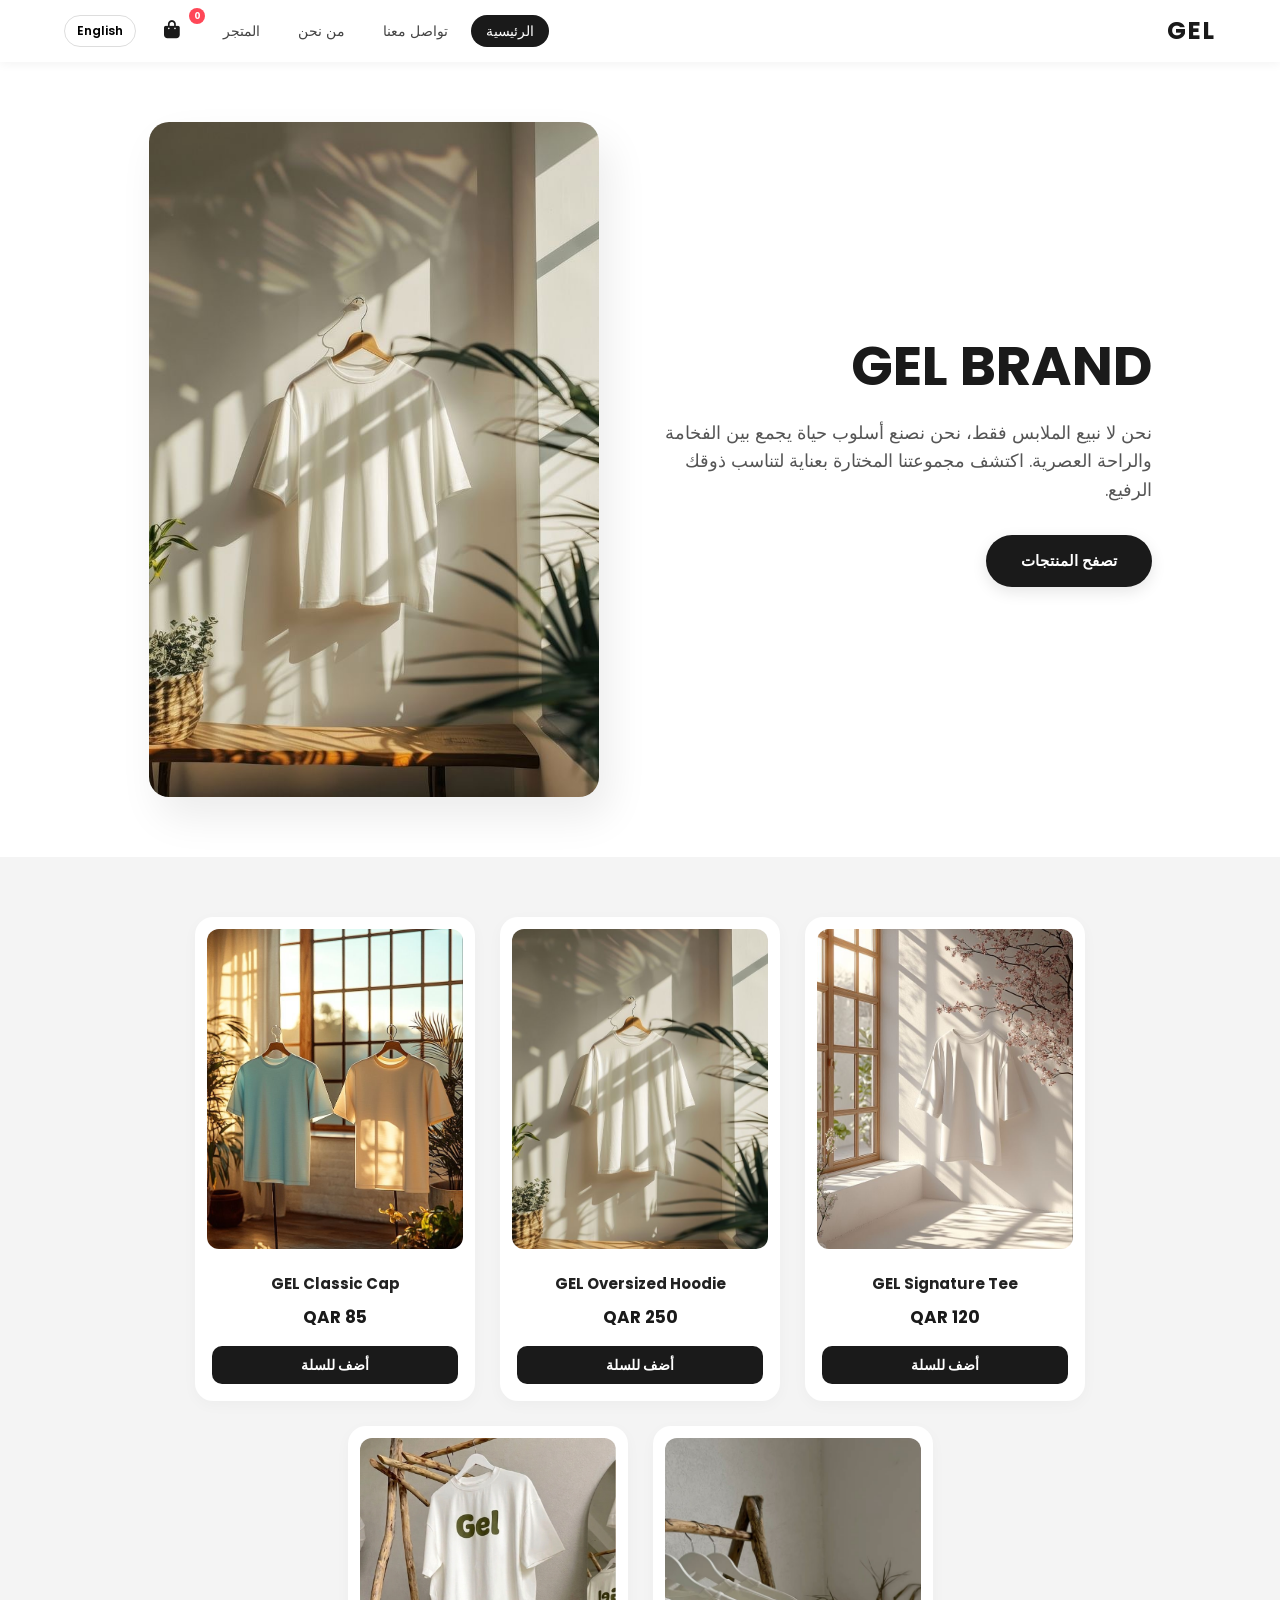
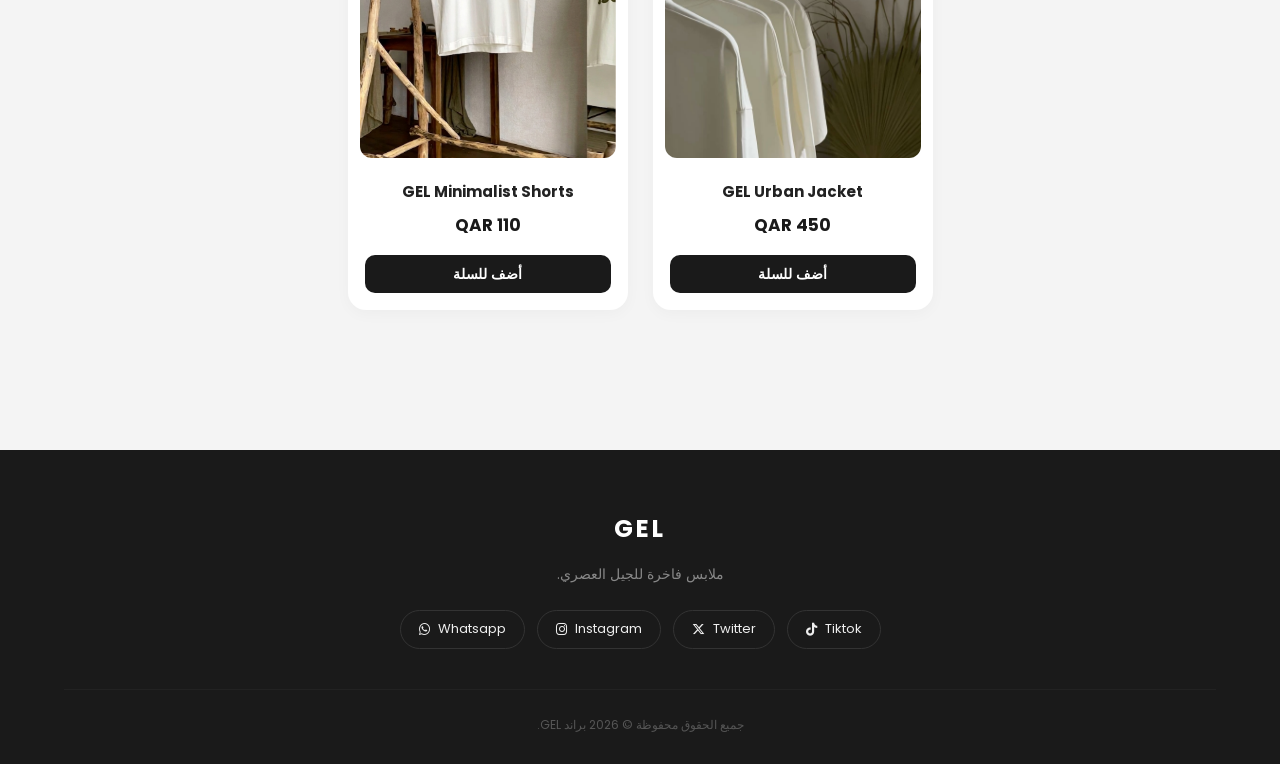
==== commit c653b562: "Implement multilingual support (Arabic/English) with language switcher" ====
--- a/index.html
+++ b/index.html
@@ -10,43 +10,44 @@
 </head>
 <body>
 
-    <header dir="ltr">
+    <header>
         <h2><a href="index.html" class="logo">Gel</a></h2>
         <ul>
-            <li><a href="index.html" class="active">Home</a></li>
-            <li><a href="contact.html">Contact</a></li>
-            <li><a href="about.html">About</a></li>
-            <li><a href="shop.html">Shop</a></li>
+            <li><a href="index.html" class="active" data-i18n="nav_home">الرئيسية</a></li>
+            <li><a href="contact.html" data-i18n="nav_contact">تواصل معنا</a></li>
+            <li><a href="about.html" data-i18n="nav_about">من نحن</a></li>
+            <li><a href="shop.html" data-i18n="nav_shop">المتجر</a></li>
             <li class="cart-icon" onclick="toggleCart()">
                 <a href="javascript:void(0)"><i class="fas fa-shopping-bag"></i> <span id="cart-count">0</span></a>
             </li>
+            <li><button class="lang-switch" onclick="toggleLanguage()" data-i18n="lang_btn">English</button></li>
         </ul>
     </header>
     
     <!-- Shopping Cart Sidebar -->
     <div id="cart-sidebar" class="cart-sidebar">
         <div class="cart-header">
-            <h3>Your Bag</h3>
+            <h3 data-i18n="cart_title">حقيبتك</h3>
             <i class="fas fa-times close-cart" onclick="toggleCart()"></i>
         </div>
         <div id="cart-items" class="cart-items">
             <!-- Items will appear here -->
-            <p class="empty-msg">Your bag is empty.</p>
+            <p class="empty-msg" data-i18n="cart_empty">حقيبتك فارغة</p>
         </div>
         <div class="cart-footer">
             <div class="total">
-                <span>Total:</span>
+                <span data-i18n="cart_total">الإجمالي</span>:
                 <span id="cart-total">0 QAR</span>
             </div>
-            <button class="checkout-btn" onclick="checkout()">Checkout</button>
+            <button class="checkout-btn" onclick="checkout()" data-i18n="cart_checkout">إتمام الطلب</button>
         </div>
     </div>
 
     <section class="hero">
         <div class="hero-content">
-            <h1>GEL BRAND</h1>
-            <p>نحن لا نبيع الملابس فقط، نحن نصنع أسلوب حياة يجمع بين الفخامة والراحة العصرية. اكتشف مجموعتنا المختارة بعناية لتناسب ذوقك الرفيع.</p>
-            <a href="#gallery" class="hero-btn">تصفح المنتجات</a>
+            <h1 data-i18n="hero_title">GEL BRAND</h1>
+            <p data-i18n="hero_desc">نحن لا نبيع الملابس فقط، نحن نصنع أسلوب حياة يجمع بين الفخامة والراحة العصرية. اكتشف مجموعتنا المختارة بعناية لتناسب ذوقك الرفيع.</p>
+            <a href="#gallery" class="hero-btn" data-i18n="hero_btn">تصفح المنتجات</a>
         </div>
         <div class="hero-image">
             <img src="IMG/IMG_4253.JPG" alt="Brand Story">
@@ -59,7 +60,7 @@
             <div class="product-info">
                 <h3>GEL Signature Tee</h3>
                 <p class="price">120 QAR</p>
-                <button class="add-to-cart" onclick="addToCart('GEL Signature Tee', 120, 'IMG/IMG_4255.JPG', event)">Add to Cart</button>
+                <button class="add-to-cart" onclick="addToCart('GEL Signature Tee', 120, 'IMG/IMG_4255.JPG', event)" data-i18n="add_to_cart">أضف للسلة</button>
             </div>
         </div>
         <div class="gallery-item">
@@ -67,7 +68,7 @@
             <div class="product-info">
                 <h3>GEL Oversized Hoodie</h3>
                 <p class="price">250 QAR</p>
-                <button class="add-to-cart" onclick="addToCart('GEL Oversized Hoodie', 250, 'IMG/IMG_4253.JPG', event)">Add to Cart</button>
+                <button class="add-to-cart" onclick="addToCart('GEL Oversized Hoodie', 250, 'IMG/IMG_4253.JPG', event)" data-i18n="add_to_cart">أضف للسلة</button>
             </div>
         </div>
         <div class="gallery-item">
@@ -75,7 +76,7 @@
             <div class="product-info">
                 <h3>GEL Classic Cap</h3>
                 <p class="price">85 QAR</p>
-                <button class="add-to-cart" onclick="addToCart('GEL Classic Cap', 85, 'IMG/IMG_4254.JPG', event)">Add to Cart</button>
+                <button class="add-to-cart" onclick="addToCart('GEL Classic Cap', 85, 'IMG/IMG_4254.JPG', event)" data-i18n="add_to_cart">أضف للسلة</button>
             </div>
         </div>
         <div class="gallery-item">
@@ -83,7 +84,7 @@
             <div class="product-info">
                 <h3>GEL Urban Jacket</h3>
                 <p class="price">450 QAR</p>
-                <button class="add-to-cart" onclick="addToCart('GEL Urban Jacket', 450, 'IMG/IMG_4256.JPG', event)">Add to Cart</button>
+                <button class="add-to-cart" onclick="addToCart('GEL Urban Jacket', 450, 'IMG/IMG_4256.JPG', event)" data-i18n="add_to_cart">أضف للسلة</button>
             </div>
         </div>
         <div class="gallery-item">
@@ -91,7 +92,7 @@
             <div class="product-info">
                 <h3>GEL Minimalist Shorts</h3>
                 <p class="price">110 QAR</p>
-                <button class="add-to-cart" onclick="addToCart('GEL Minimalist Shorts', 110, 'IMG/IMG_4258.PNG', event)">Add to Cart</button>
+                <button class="add-to-cart" onclick="addToCart('GEL Minimalist Shorts', 110, 'IMG/IMG_4258.PNG', event)" data-i18n="add_to_cart">أضف للسلة</button>
             </div>
         </div>
     </section>
@@ -99,7 +100,7 @@
     <footer>
         <div class="footer-content">
             <h3>GEL</h3>
-            <p>Premium apparel for the modern generation.</p>
+            <p data-i18n="footer_desc">ملابس فاخرة للجيل العصري.</p>
             
             <ul class="socials" dir="ltr">
                 <li><a href="https://wa.me/97431121124?text=Welcome%20to%20GEL%20Brand!%20Thank%20you%20for%20reaching%20out.%20Please%20leave%20your%20inquiry%20or%20order%20number,%20and%20our%20team%20will%20get%20back%20to%20you%20shortly" target="_blank"><i class="fab fa-whatsapp"></i> Whatsapp</a></li>
@@ -110,7 +111,7 @@
 
         </div>
         <div class="footer-bottom">
-            <p>&copy; 2026 GEL Brand. All rights reserved.</p>
+            <p data-i18n="footer_rights">جميع الحقوق محفوظة © 2026 براند GEL.</p>
         </div>
     </footer>
 
--- a/style.css
+++ b/style.css
@@ -69,6 +69,23 @@
     color: white !important;
 }
 
+.lang-switch {
+    background: transparent;
+    border: 1px solid #ddd;
+    padding: 6px 12px;
+    border-radius: 20px;
+    cursor: pointer;
+    font-family: 'Poppins', sans-serif;
+    font-size: 12px;
+    font-weight: 600;
+    transition: 0.3s;
+}
+
+.lang-switch:hover {
+    background: #f5f5f5;
+    border-color: #1a1a1a;
+}
+
 /* 3. Hero Section */
 .hero {
     display: flex;
@@ -86,6 +103,10 @@
     opacity: 0;
     transform: translateY(20px);
     transition: all 1s ease;
+}
+
+[dir="ltr"] .hero-content {
+    text-align: left;
 }
 
 .hero-content h1 {
@@ -216,7 +237,14 @@
 .add-to-cart.success {
     background: #2ed573 !important;
     transform: scale(0.98);
-}
+    transition: background 0.1s ease; /* Faster transition for faster feedback */
+}
+
+/* Social Media Hover Colors */
+.socials li a:hover i.fa-instagram { color: #E1306C; }
+.socials li a:hover i.fa-x-twitter { color: #1DA1F2; }
+.socials li a:hover i.fa-tiktok { color: #00f2ea; }
+.socials li a:hover i.fa-whatsapp { color: #25D366; }
 
 /* 5. Shopping Cart Drawer */
 .cart-icon {
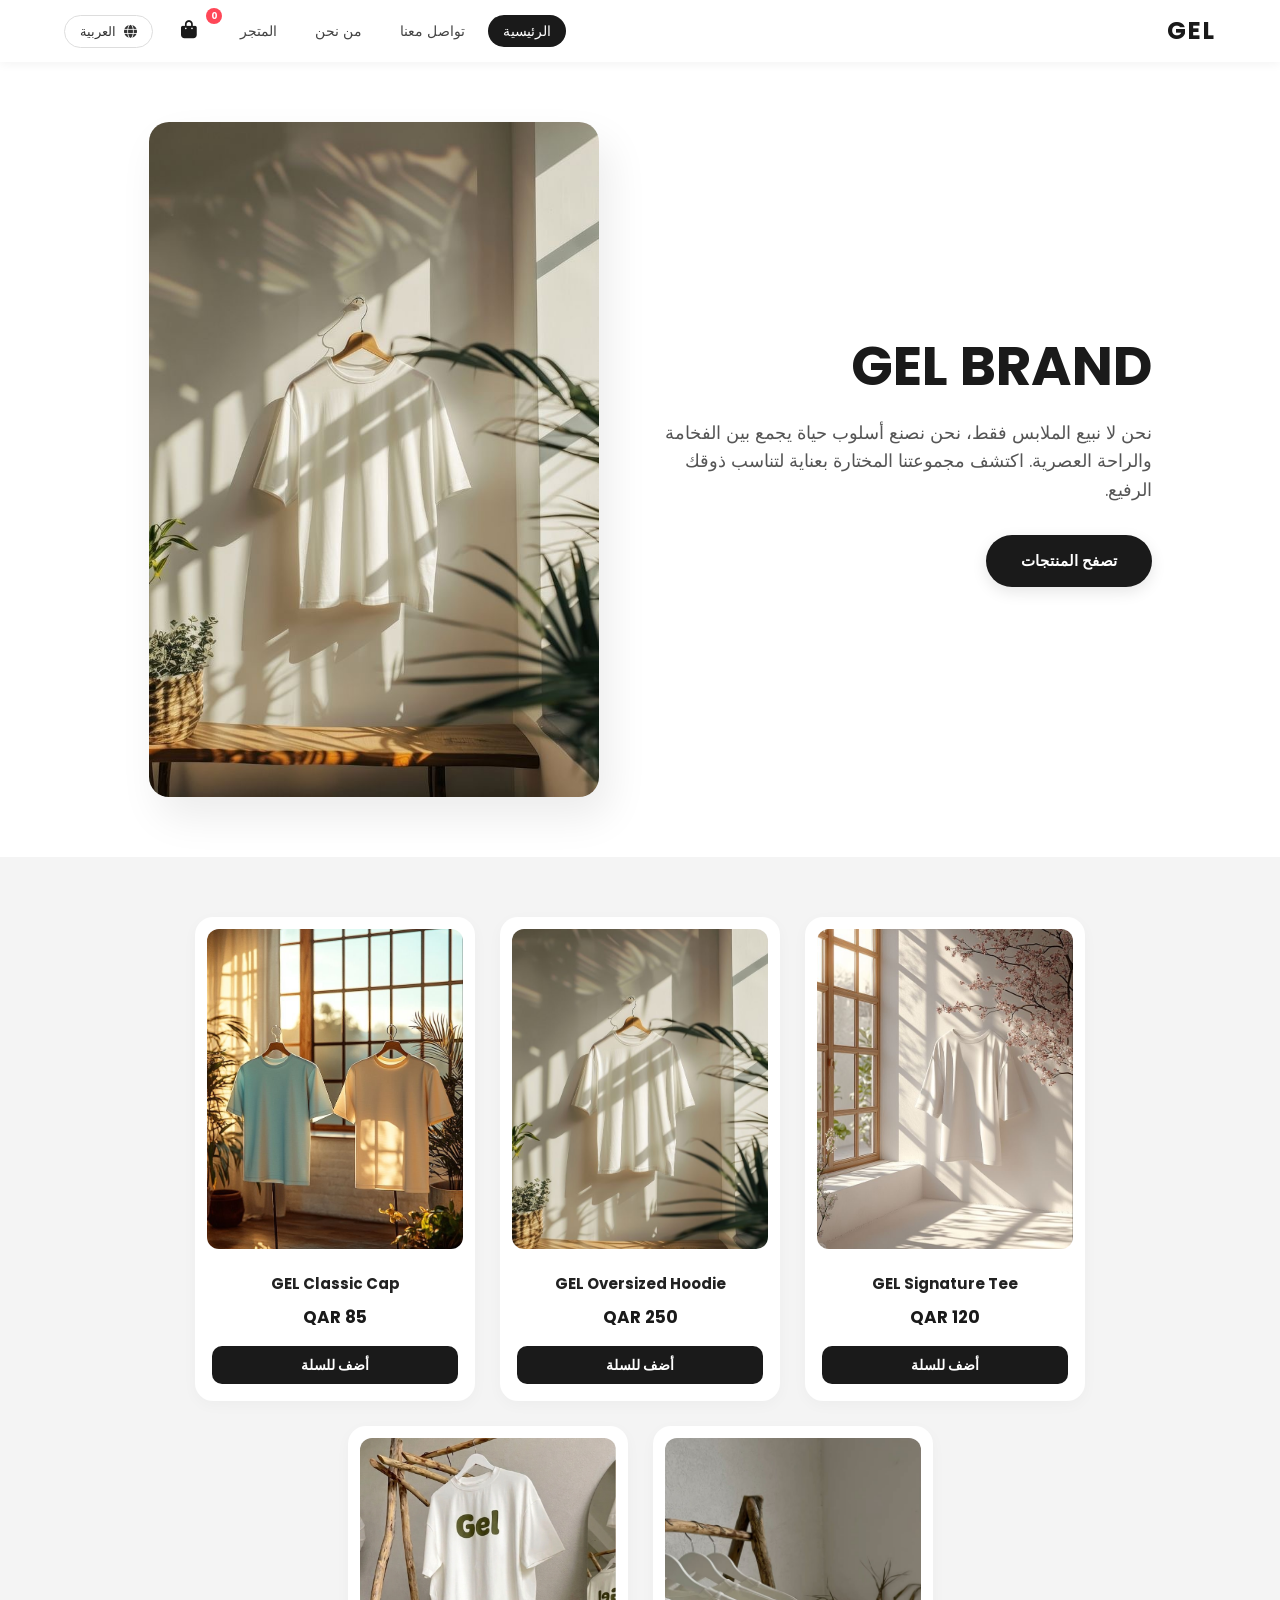
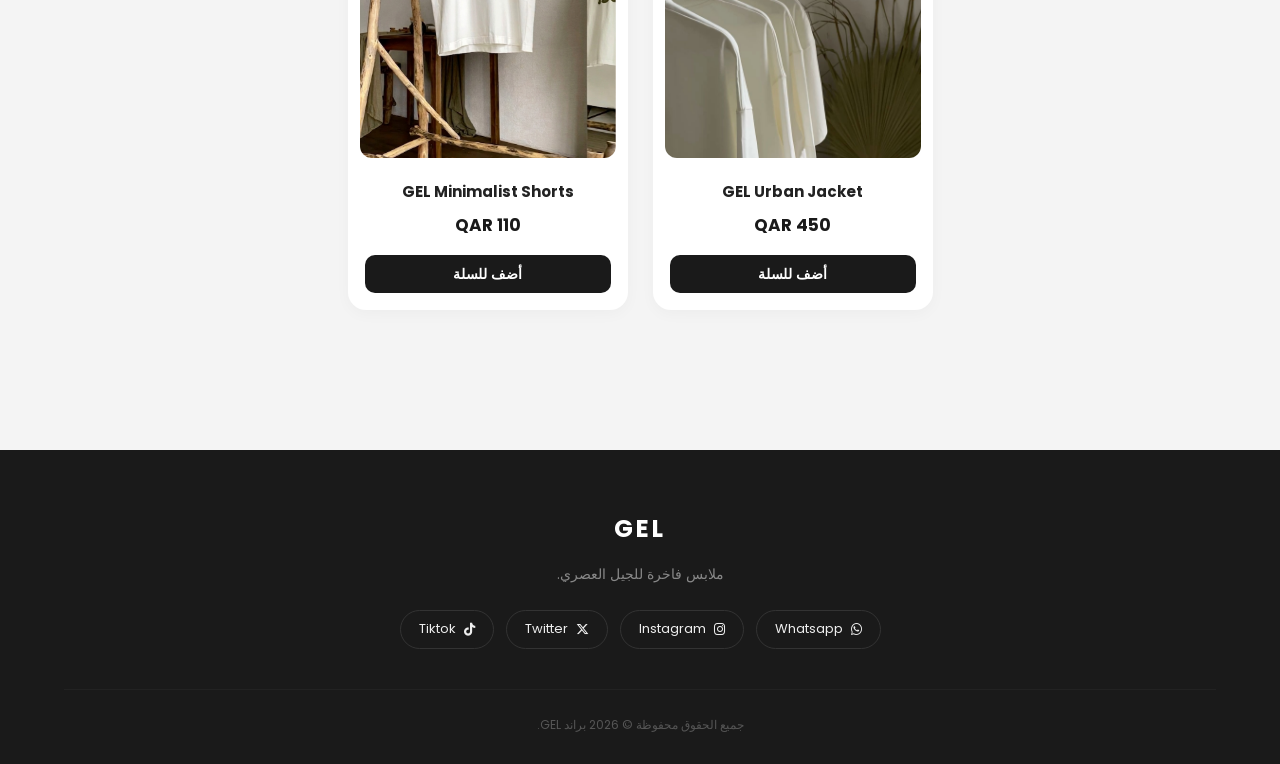
==== commit 589e0317: "Lock RTL orientation for all languages and add language dropdown icon" ====
--- a/index.html
+++ b/index.html
@@ -20,7 +20,20 @@
             <li class="cart-icon" onclick="toggleCart()">
                 <a href="javascript:void(0)"><i class="fas fa-shopping-bag"></i> <span id="cart-count">0</span></a>
             </li>
-            <li><button class="lang-switch" onclick="toggleLanguage()" data-i18n="lang_btn">English</button></li>
+            <li class="lang-switcher-container">
+                <button class="lang-btn" onclick="toggleLangDropdown()">
+                    <i class="fas fa-globe"></i>
+                    <span id="current-lang-label">العربية</span>
+                </button>
+                <div class="lang-dropdown" id="lang-dropdown">
+                    <div class="lang-option" onclick="setLanguage('ar'); toggleLangDropdown()">
+                        <span>العربية</span>
+                    </div>
+                    <div class="lang-option" onclick="setLanguage('en'); toggleLangDropdown()">
+                        <span>English</span>
+                    </div>
+                </div>
+            </li>
         </ul>
     </header>
     
@@ -102,7 +115,7 @@
             <h3>GEL</h3>
             <p data-i18n="footer_desc">ملابس فاخرة للجيل العصري.</p>
             
-            <ul class="socials" dir="ltr">
+            <ul class="socials">
                 <li><a href="https://wa.me/97431121124?text=Welcome%20to%20GEL%20Brand!%20Thank%20you%20for%20reaching%20out.%20Please%20leave%20your%20inquiry%20or%20order%20number,%20and%20our%20team%20will%20get%20back%20to%20you%20shortly" target="_blank"><i class="fab fa-whatsapp"></i> Whatsapp</a></li>
                 <li><a href="#"><i class="fab fa-instagram"></i> Instagram</a></li>
                 <li><a href="#"><i class="fab fa-x-twitter"></i> Twitter</a></li>
--- a/style.css
+++ b/style.css
@@ -69,21 +69,70 @@
     color: white !important;
 }
 
-.lang-switch {
+/* Language Switcher Dropdown Style */
+.lang-switcher-container {
+    position: relative;
+    display: inline-block;
+}
+
+.lang-btn {
     background: transparent;
     border: 1px solid #ddd;
-    padding: 6px 12px;
+    padding: 8px 15px;
     border-radius: 20px;
     cursor: pointer;
     font-family: 'Poppins', sans-serif;
-    font-size: 12px;
-    font-weight: 600;
+    font-size: 13px;
+    font-weight: 500;
     transition: 0.3s;
-}
-
-.lang-switch:hover {
+    display: flex;
+    align-items: center;
+    gap: 8px;
+    color: #333;
+}
+
+.lang-btn:hover {
     background: #f5f5f5;
     border-color: #1a1a1a;
+}
+
+.lang-dropdown {
+    position: absolute;
+    top: 45px;
+    left: 0;
+    background: white;
+    border-radius: 12px;
+    box-shadow: 0 10px 25px rgba(0,0,0,0.1);
+    width: 150px;
+    padding: 10px;
+    opacity: 0;
+    visibility: hidden;
+    transform: translateY(10px);
+    transition: all 0.3s ease;
+    z-index: 2000;
+}
+
+.lang-dropdown.active {
+    opacity: 1;
+    visibility: visible;
+    transform: translateY(0);
+}
+
+.lang-option {
+    padding: 10px 15px;
+    cursor: pointer;
+    border-radius: 8px;
+    font-size: 13px;
+    transition: 0.2s;
+    display: flex;
+    align-items: center;
+    gap: 10px;
+    color: #444;
+}
+
+.lang-option:hover {
+    background: #f5f5f5;
+    color: #1a1a1a;
 }
 
 /* 3. Hero Section */
@@ -99,14 +148,10 @@
 
 .hero-content {
     flex: 1;
-    text-align: right;
+    text-align: right; /* RTL consistency for both AR and EN */
     opacity: 0;
     transform: translateY(20px);
     transition: all 1s ease;
-}
-
-[dir="ltr"] .hero-content {
-    text-align: left;
 }
 
 .hero-content h1 {
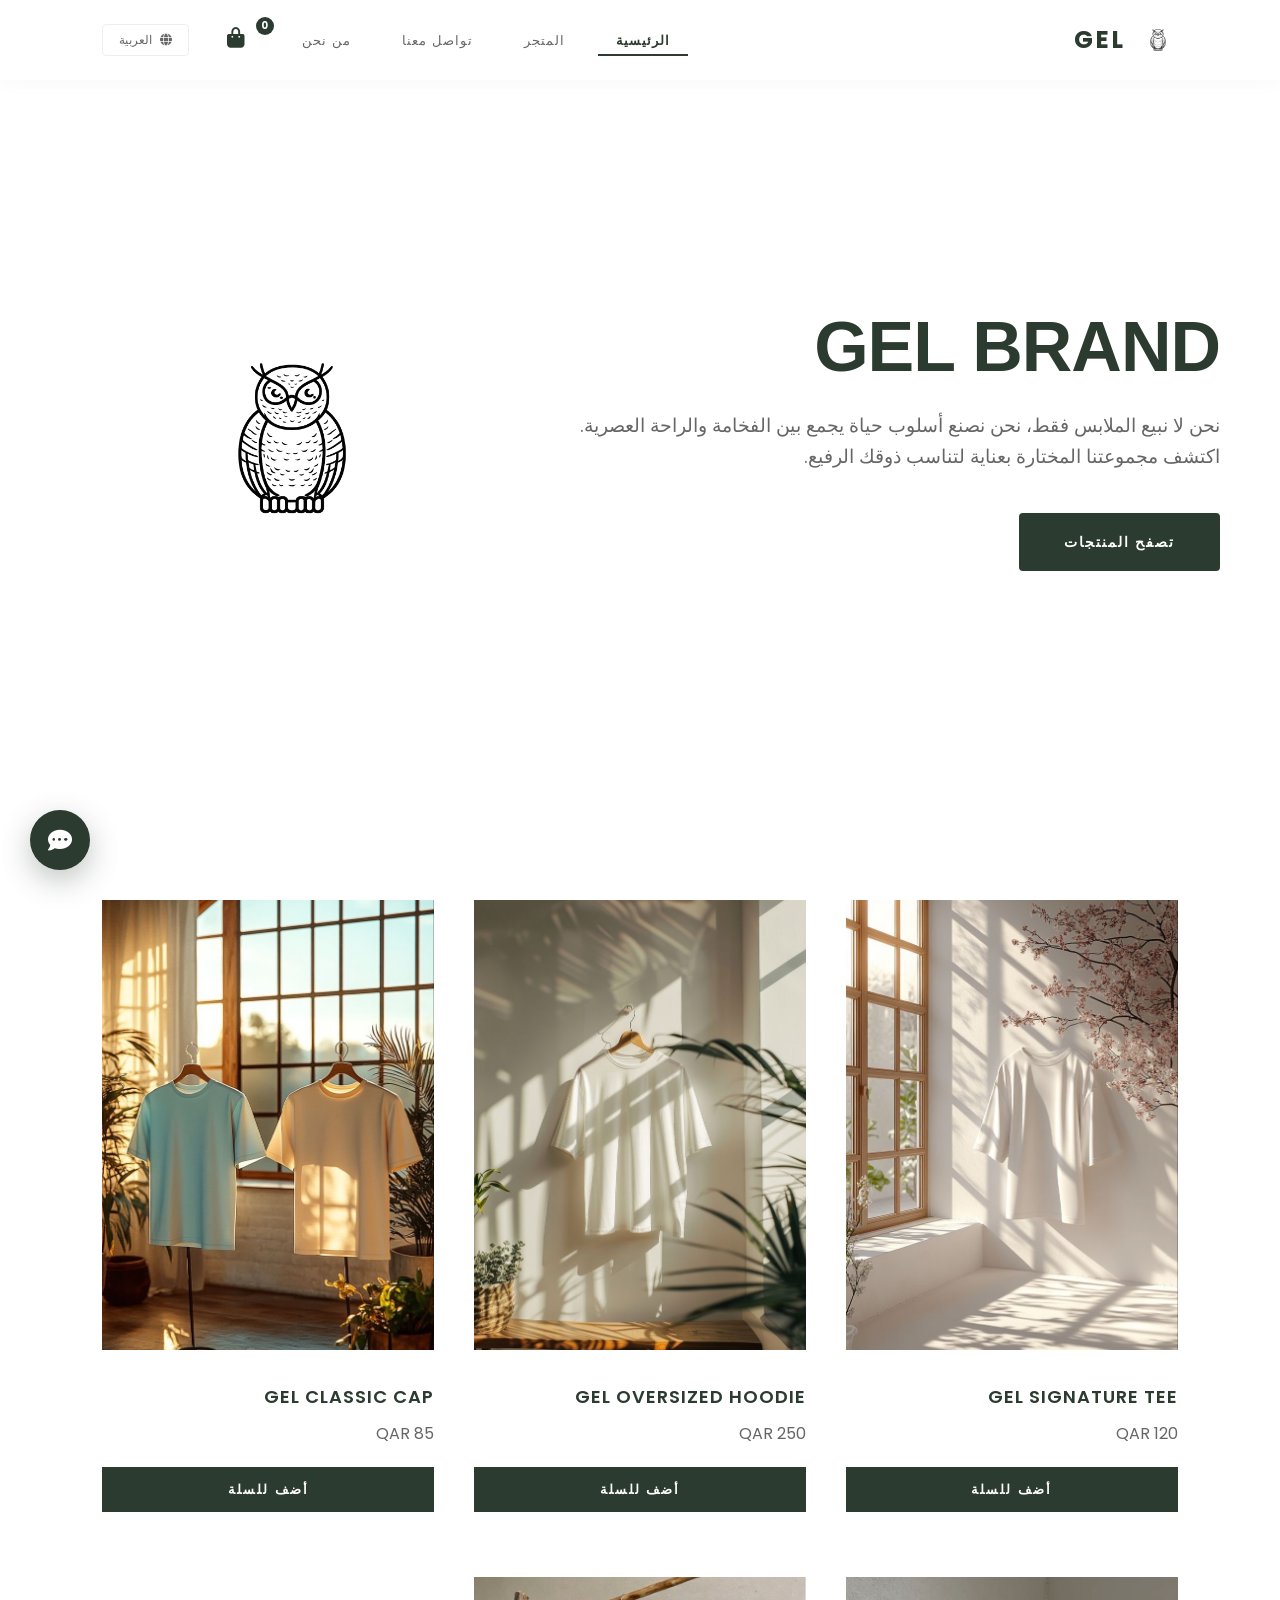
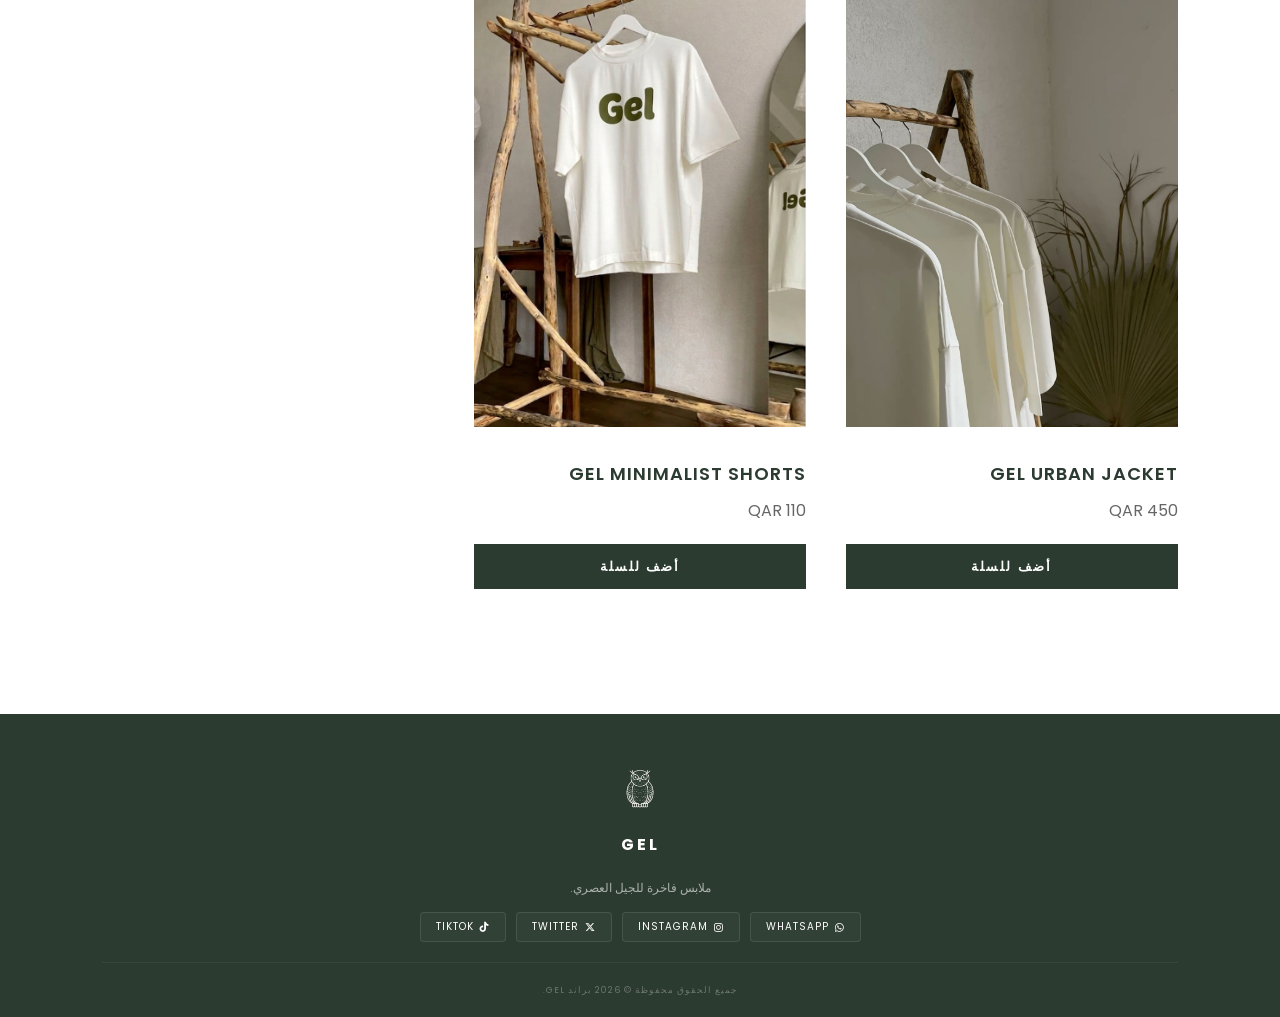
==== commit 20ff5f37: "Fix header layout, hero alignment, and add multi-language support" ====
--- a/index.html
+++ b/index.html
@@ -11,12 +11,17 @@
 <body>
 
     <header>
-        <h2><a href="index.html" class="logo">Gel</a></h2>
+        <h2>
+            <a href="index.html" class="logo-container">
+                <img src="IMG/Logo.PNG" alt="GEL Logo" class="logo-img">
+                <span class="logo" data-i18n="nav_brand">Gel</span>
+            </a>
+        </h2>
         <ul>
             <li><a href="index.html" class="active" data-i18n="nav_home">الرئيسية</a></li>
+            <li><a href="shop.html" data-i18n="nav_shop">المتجر</a></li>
             <li><a href="contact.html" data-i18n="nav_contact">تواصل معنا</a></li>
             <li><a href="about.html" data-i18n="nav_about">من نحن</a></li>
-            <li><a href="shop.html" data-i18n="nav_shop">المتجر</a></li>
             <li class="cart-icon" onclick="toggleCart()">
                 <a href="javascript:void(0)"><i class="fas fa-shopping-bag"></i> <span id="cart-count">0</span></a>
             </li>
@@ -56,14 +61,15 @@
         </div>
     </div>
 
+<!-- Hero Section -->
     <section class="hero">
         <div class="hero-content">
-            <h1 data-i18n="hero_title">GEL BRAND</h1>
+            <h1>GEL BRAND</h1>
             <p data-i18n="hero_desc">نحن لا نبيع الملابس فقط، نحن نصنع أسلوب حياة يجمع بين الفخامة والراحة العصرية. اكتشف مجموعتنا المختارة بعناية لتناسب ذوقك الرفيع.</p>
-            <a href="#gallery" class="hero-btn" data-i18n="hero_btn">تصفح المنتجات</a>
+            <a href="shop.html" class="hero-btn" data-i18n="hero_btn">تصفح المنتجات</a>
         </div>
-        <div class="hero-image">
-            <img src="IMG/IMG_4253.JPG" alt="Brand Story">
+        <div class="hero-logo">
+            <img src="IMG/Logo.PNG" alt="GEL Owl Logo">
         </div>
     </section>
 
@@ -77,6 +83,7 @@
             </div>
         </div>
         <div class="gallery-item">
+            
             <img src="IMG/IMG_4253.JPG" alt="Product 2">
             <div class="product-info">
                 <h3>GEL Oversized Hoodie</h3>
@@ -112,12 +119,15 @@
 
     <footer>
         <div class="footer-content">
-            <h3>GEL</h3>
+            <div class="footer-logo-container">
+                <img src="IMG/Logo.PNG" alt="GEL Logo" class="footer-logo-img">
+                <h3 data-i18n="nav_brand">Gel</h3>
+            </div>
             <p data-i18n="footer_desc">ملابس فاخرة للجيل العصري.</p>
             
             <ul class="socials">
                 <li><a href="https://wa.me/97431121124?text=Welcome%20to%20GEL%20Brand!%20Thank%20you%20for%20reaching%20out.%20Please%20leave%20your%20inquiry%20or%20order%20number,%20and%20our%20team%20will%20get%20back%20to%20you%20shortly" target="_blank"><i class="fab fa-whatsapp"></i> Whatsapp</a></li>
-                <li><a href="#"><i class="fab fa-instagram"></i> Instagram</a></li>
+                <li><a href="https://www.instagram.com/gelvogue.qa/" target="_blank"><i class="fab fa-instagram"></i> Instagram</a></li>
                 <li><a href="#"><i class="fab fa-x-twitter"></i> Twitter</a></li>
                 <li><a href="https://www.tiktok.com/@gelvogue?_r=1&_t=ZS-955QQ4w1Pfh" target="_blank"><i class="fab fa-tiktok"></i> Tiktok</a></li>
             </ul>
@@ -128,6 +138,21 @@
         </div>
     </footer>
 
+    <!-- AI Chat Widget -->
+    <link rel="stylesheet" href="ai-chat.css">
+    <div id="ai-chat-container"></div>
+    <script src="ai-chat.js"></script>
+    <script>
+        fetch('ai-chat.html')
+            .then(response => response.text())
+            .then(data => {
+                document.getElementById('ai-chat-container').innerHTML = data;
+                if (typeof setLanguage === 'function') {
+                    setLanguage(currentLang);
+                }
+            });
+    </script>
+
     <script src="main.js"></script>
 </body>
 </html>
--- a/style.css
+++ b/style.css
@@ -1,4 +1,18 @@
-/* 1. General Settings */
+/* ==========================================
+   1. General & Reset Settings
+   ========================================== */
+:root {
+    --primary-color: #2C3B30;
+    --primary-light: #3d5142;
+    --primary-dark: #1e2921;
+    --accent-color: #f4f4f4;
+    --text-color: #1a1a1a;
+    --text-muted: #666;
+    --bg-color: #ffffff;
+    --card-shadow: 0 10px 30px rgba(0, 0, 0, 0.05);
+    --transition: all 0.3s cubic-bezier(0.4, 0, 0.2, 1);
+}
+
 * {
     margin: 0;
     padding: 0;
@@ -10,105 +24,133 @@
 }
 
 body {
-    background-color: #f4f4f4;
+    background-color: var(--bg-color);
     font-family: 'Poppins', sans-serif;
     overflow-x: hidden;
-    color: #1a1a1a;
+    color: var(--text-color);
     line-height: 1.6;
 }
 
-/* 2. Header Styles */
+/* ==========================================
+   2. Header & Navigation Styles
+   ========================================== */
 header {
     display: flex;
     justify-content: space-between;
     align-items: center;
-    padding: 12px 5%;
-    background: rgba(255, 255, 255, 0.98);
-    backdrop-filter: blur(10px); 
-    -webkit-backdrop-filter: blur(10px);
-    box-shadow: 0 2px 10px rgba(0, 0, 0, 0.05);
+    padding: 20px 8%;
+    background: rgba(255, 255, 255, 0.95);
+    backdrop-filter: blur(15px); 
+    -webkit-backdrop-filter: blur(15px);
+    box-shadow: 0 2px 20px rgba(0, 0, 0, 0.03);
     position: sticky;
     top: 0;
     z-index: 1000;
     width: 100%;
+    direction: rtl !important;
+    transition: var(--transition);
+}
+
+header .logo-container {
+    display: flex;
+    align-items: center;
+    gap: 12px;
+    text-decoration: none;
+    color: var(--primary-color);
+}
+
+header .logo-img {
+    height: 40px;
+    width: auto;
+    object-fit: contain;
+    filter: brightness(0);
+    transition: var(--transition);
+}
+
+header .logo-container:hover .logo-img {
+    transform: scale(1.05);
 }
 
 header .logo {
     font-size: 24px;
     font-weight: 700;
-    text-decoration: none;
-    color: #1a1a1a;
-    letter-spacing: 2px;
-    text-transform: uppercase;
+    letter-spacing: 3px;
+    text-transform: uppercase;
+    color: var(--primary-color);
 }
 
 header ul {
     display: flex;
+    flex-direction: row !important;
     list-style: none;
-    gap: 8px;
+    gap: 15px;
     align-items: center;
 }
 
 header ul li a {
     text-decoration: none;
-    color: #444;
-    padding: 8px 15px;
-    border-radius: 20px;
-    transition: 0.3s;
-    font-size: 14px;
+    color: var(--text-muted);
+    padding: 8px 18px;
+    border-radius: 4px;
+    transition: var(--transition);
+    font-size: 13px;
     font-weight: 500;
+    text-transform: uppercase;
+    letter-spacing: 1px;
 }
 
 header ul li a:hover {
-    background: #f5f5f5;
-    color: #1a1a1a;
+    color: var(--primary-color);
 }
 
 header ul li a.active {
-    background: #1a1a1a;
-    color: white !important;
-}
-
-/* Language Switcher Dropdown Style */
+    color: var(--primary-color);
+    font-weight: 700;
+    border-bottom: 2px solid var(--primary-color);
+    border-radius: 0;
+    padding-bottom: 4px;
+}
+
+/* Language Switcher */
 .lang-switcher-container {
     position: relative;
-    display: inline-block;
 }
 
 .lang-btn {
     background: transparent;
-    border: 1px solid #ddd;
-    padding: 8px 15px;
-    border-radius: 20px;
+    border: 1px solid #eee;
+    padding: 8px 16px;
+    border-radius: 4px;
     cursor: pointer;
     font-family: 'Poppins', sans-serif;
-    font-size: 13px;
+    font-size: 12px;
     font-weight: 500;
-    transition: 0.3s;
+    transition: var(--transition);
     display: flex;
     align-items: center;
     gap: 8px;
-    color: #333;
+    color: var(--text-muted);
 }
 
 .lang-btn:hover {
-    background: #f5f5f5;
-    border-color: #1a1a1a;
+    border-color: var(--primary-color);
+    color: var(--primary-color);
 }
 
 .lang-dropdown {
     position: absolute;
-    top: 45px;
+    top: 100%;
     left: 0;
+    right: auto;
     background: white;
-    border-radius: 12px;
-    box-shadow: 0 10px 25px rgba(0,0,0,0.1);
+    border-radius: 8px;
+    box-shadow: 0 10px 40px rgba(0,0,0,0.1);
     width: 150px;
-    padding: 10px;
+    padding: 8px;
     opacity: 0;
     visibility: hidden;
     transform: translateY(10px);
-    transition: all 0.3s ease;
+    transition: var(--transition);
     z-index: 2000;
 }
 
@@ -121,110 +163,159 @@
 .lang-option {
     padding: 10px 15px;
     cursor: pointer;
-    border-radius: 8px;
+    border-radius: 4px;
     font-size: 13px;
-    transition: 0.2s;
+    transition: var(--transition);
     display: flex;
     align-items: center;
     gap: 10px;
-    color: #444;
+    color: var(--text-muted);
 }
 
 .lang-option:hover {
-    background: #f5f5f5;
-    color: #1a1a1a;
-}
-
-/* 3. Hero Section */
-.hero {
-    display: flex;
+    background: #f9f9f9;
+    color: var(--primary-color);
+}
+
+/* ==========================================
+   3. Unified Hero Layout Across All Pages
+   ========================================== */
+.hero,
+.about-hero,
+.contact-hero {
+    display: flex;
+    flex-direction: row;
     align-items: center;
     justify-content: space-between;
-    padding: 60px 10%;
-    background: #fff;
+    gap: 50px;
+    max-width: 1200px;
+    margin: 0 auto;
+    padding: 60px 20px;
     min-height: 80vh;
-    gap: 40px;
-}
-
-.hero-content {
-    flex: 1;
-    text-align: right; /* RTL consistency for both AR and EN */
-    opacity: 0;
-    transform: translateY(20px);
-    transition: all 1s ease;
-}
-
+}
+
+.hero-content,
+.about-content,
+.contact-content {
+    flex: 1.2;
+}
+
+[dir="rtl"] .hero-content,
+[dir="rtl"] .about-content,
+[dir="rtl"] .contact-content {
+    text-align: right;
+}
+
+[dir="ltr"] .hero-content,
+[dir="ltr"] .about-content,
+[dir="ltr"] .contact-content {
+    text-align: left;
+}
+
+.hero-text h1,
 .hero-content h1 {
-    font-size: clamp(32px, 5vw, 55px);
-    margin-bottom: 20px;
-    color: #1a1a1a;
-    font-weight: 700;
-    line-height: 1.2;
-}
-
+    font-size: clamp(40px, 6vw, 70px);
+    margin-bottom: 25px;
+    color: var(--primary-color);
+    font-weight: 800;
+    line-height: 1.1;
+    letter-spacing: -1px;
+}
+
+.hero-text p,
 .hero-content p {
-    font-size: clamp(16px, 2vw, 18px);
-    color: #555;
-    margin-bottom: 30px;
-    max-width: 550px;
+    font-size: clamp(16px, 1.5vw, 20px);
+    color: var(--text-muted);
+    margin-bottom: 40px;
 }
 
 .hero-btn {
     display: inline-block;
-    padding: 14px 35px;
-    background: #1a1a1a;
+    padding: 18px 45px;
+    background: var(--primary-color);
     color: white;
     text-decoration: none;
-    border-radius: 30px;
+    border-radius: 4px;
     font-weight: 600;
-    transition: all 0.3s ease;
-    box-shadow: 0 5px 15px rgba(0,0,0,0.1);
+    transition: var(--transition);
     border: none;
     cursor: pointer;
-    font-size: 15px;
+    font-size: 14px;
+    text-transform: uppercase;
+    letter-spacing: 2px;
+    width: fit-content;
 }
 
 .hero-btn:hover {
-    background: #333;
-    transform: translateY(-3px);
-    box-shadow: 0 8px 20px rgba(0,0,0,0.15);
-}
-
-.hero-image {
+    background: var(--primary-light);
+    transform: translateY(-5px);
+    box-shadow: 0 15px 30px rgba(44, 59, 48, 0.2);
+}
+
+/* Unified Hero Logo Container & Image */
+.hero-logo,
+.hero-image,
+.about-logo-wrapper {
     flex: 1;
     display: flex;
     justify-content: center;
     align-items: center;
-    opacity: 0;
-    transform: translateX(30px);
-    transition: all 1s ease-out;
-}
-
-.hero-image img {
+    align-self: center;
+    max-width: 40%;
+}
+
+.hero-logo img,
+.hero-image img,
+.about-logo-wrapper img,
+.hero-logo-badge {
     width: 100%;
-    max-width: 450px;
-    border-radius: 20px;
-    box-shadow: 10px 20px 40px rgba(0,0,0,0.08);
-}
-
-/* 4. Gallery & Products */
+    max-width: 280px;
+    height: auto;
+    object-fit: contain;
+    display: block;
+    margin: 0 auto;
+    filter: brightness(0);
+}
+
+/* ==========================================
+   4. Gallery & Products (Shop)
+   ========================================== */
+.shop-header {
+    text-align: center;
+    margin-top: 120px;
+    padding: 0 5%;
+}
+
+.shop-header h1 {
+    font-size: clamp(30px, 4vw, 50px);
+    letter-spacing: 10px;
+    text-transform: uppercase;
+    color: var(--primary-color);
+    margin-bottom: 15px;
+    font-weight: 800;
+}
+
+.shop-header p {
+    color: var(--text-muted);
+    font-size: 14px;
+    text-transform: uppercase;
+    letter-spacing: 2px;
+}
+
 .gallery {
-    display: flex;
-    flex-wrap: wrap;
-    justify-content: center;
-    gap: 25px;
-    padding: 60px 5%;
+    display: grid;
+    grid-template-columns: repeat(auto-fill, minmax(300px, 1fr));
+    gap: 40px;
+    padding: 100px 8%;
 }
 
 .gallery-item {
     background: white;
-    padding: 12px;
-    border-radius: 18px;
-    width: 280px;
-    box-shadow: 0 4px 15px rgba(0,0,0,0.03);
-    transition: all 0.4s ease;
+    overflow: hidden;
+    transition: var(--transition);
     opacity: 0;
-    transform: translateY(30px);
+    transform: translateY(40px);
+    position: relative;
 }
 
 .gallery-item.reveal {
@@ -233,65 +324,68 @@
 }
 
 .gallery-item:hover {
-    transform: translateY(-8px);
-    box-shadow: 0 12px 30px rgba(0,0,0,0.08);
+    transform: translateY(-10px);
 }
 
 .gallery img {
     width: 100%;
-    height: 320px;
+    height: 450px;
     object-fit: cover;
-    border-radius: 12px;
+    transition: var(--transition);
+}
+
+.gallery-item:hover img {
+    transform: scale(1.05);
 }
 
 .product-info {
-    padding: 15px 5px 5px;
-    text-align: center;
-}
+    padding: 25px 0;
+}
+
+[dir="rtl"] .product-info { text-align: right; }
+[dir="ltr"] .product-info { text-align: left; }
 
 .product-info h3 {
-    font-size: 15px;
-    margin-bottom: 8px;
-    color: #222;
+    font-size: 18px;
+    font-weight: 600;
+    margin-bottom: 10px;
+    color: var(--primary-color);
+    text-transform: uppercase;
+    letter-spacing: 1px;
 }
 
 .product-info .price {
-    font-size: 17px;
-    font-weight: 700;
-    color: #1a1a1a;
-    margin-bottom: 15px;
+    font-size: 16px;
+    font-weight: 400;
+    color: var(--text-muted);
+    margin-bottom: 20px;
 }
 
 .add-to-cart {
     width: 100%;
-    padding: 11px;
-    background: #1a1a1a;
+    padding: 15px;
+    background: var(--primary-color);
     color: white;
     border: none;
-    border-radius: 10px;
     font-weight: 600;
     cursor: pointer;
-    transition: all 0.3s ease;
-    font-size: 14px;
+    transition: var(--transition);
+    font-size: 13px;
+    text-transform: uppercase;
+    letter-spacing: 2px;
 }
 
 .add-to-cart:hover {
-    background: #333;
+    background: var(--primary-light);
 }
 
 .add-to-cart.success {
-    background: #2ed573 !important;
-    transform: scale(0.98);
-    transition: background 0.1s ease; /* Faster transition for faster feedback */
-}
-
-/* Social Media Hover Colors */
-.socials li a:hover i.fa-instagram { color: #E1306C; }
-.socials li a:hover i.fa-x-twitter { color: #1DA1F2; }
-.socials li a:hover i.fa-tiktok { color: #00f2ea; }
-.socials li a:hover i.fa-whatsapp { color: #25D366; }
-
-/* 5. Shopping Cart Drawer */
+    background: #2ecc71 !important;
+}
+
+/* ==========================================
+   5. Shopping Cart Sidebar
+   ========================================== */
 .cart-icon {
     position: relative;
     cursor: pointer;
@@ -299,19 +393,19 @@
 }
 
 .cart-icon i {
-    font-size: 18px;
-    color: #1a1a1a;
+    font-size: 20px;
+    color: var(--primary-color);
 }
 
 #cart-count {
     position: absolute;
     top: -5px;
     right: -5px;
-    background: #ff4757;
+    background: var(--primary-color);
     color: white;
-    font-size: 9px;
-    width: 16px;
-    height: 16px;
+    font-size: 10px;
+    width: 18px;
+    height: 18px;
     display: flex;
     align-items: center;
     justify-content: center;
@@ -323,71 +417,83 @@
     position: fixed;
     top: 0;
     right: -100%;
-    width: 380px;
-    max-width: 90%;
+    width: 450px;
+    max-width: 100%;
     height: 100vh;
     background: white;
     z-index: 2000;
-    box-shadow: -10px 0 40px rgba(0,0,0,0.1);
-    transition: 0.4s cubic-bezier(0.4, 0, 0.2, 1);
+    box-shadow: -20px 0 60px rgba(0,0,0,0.1);
+    transition: 0.5s cubic-bezier(0.4, 0, 0.2, 1);
     display: flex;
     flex-direction: column;
-    padding: 25px;
+    padding: 40px;
 }
 
 .cart-sidebar.active {
     right: 0;
 }
 
+[dir="rtl"] .cart-sidebar {
+    right: auto;
+    left: -100%;
+    box-shadow: 20px 0 60px rgba(0,0,0,0.1);
+}
+
+[dir="rtl"] .cart-sidebar.active {
+    left: 0;
+}
+
 .cart-header {
     display: flex;
     justify-content: space-between;
     align-items: center;
-    padding-bottom: 15px;
-    border-bottom: 1px solid #eee;
+    padding-bottom: 30px;
+    border-bottom: 1px solid #f5f5f5;
 }
 
 .cart-header h3 {
-    font-size: 18px;
-    text-transform: uppercase;
-    letter-spacing: 1px;
+    font-size: 20px;
+    text-transform: uppercase;
+    letter-spacing: 2px;
+    font-weight: 700;
 }
 
 .close-cart {
     cursor: pointer;
-    font-size: 18px;
-    width: 35px;
-    height: 35px;
+    font-size: 20px;
+    width: 40px;
+    height: 40px;
     display: flex;
     align-items: center;
     justify-content: center;
-    border-radius: 50%;
-    transition: 0.3s;
+    border-radius: 4px;
+    transition: var(--transition);
 }
 
 .close-cart:hover {
-    background: #f0f0f0;
+    background: #f5f5f5;
 }
 
 .cart-items {
     flex: 1;
     overflow-y: auto;
-    padding: 15px 0;
+    padding: 30px 0;
 }
 
 .cart-item {
     display: flex;
-    gap: 12px;
-    margin-bottom: 15px;
-    padding-bottom: 15px;
-    border-bottom: 1px solid #f8f8f8;
+    gap: 20px;
+    margin-bottom: 25px;
+    padding-bottom: 25px;
+    border-bottom: 1px solid #fcfcfc;
+    align-items: center;
 }
 
 .cart-item img {
-    width: 60px;
-    height: 60px;
+    width: 80px;
+    height: 100px;
     object-fit: cover;
-    border-radius: 8px;
+    border-radius: 4px;
 }
 
 .cart-item-info {
@@ -395,24 +501,27 @@
 }
 
 .cart-item-info h4 {
-    font-size: 13px;
-    margin-bottom: 3px;
-    color: #333;
+    font-size: 14px;
+    margin-bottom: 5px;
+    color: var(--primary-color);
+    text-transform: uppercase;
+    font-weight: 600;
 }
 
 .cart-item-info p {
-    font-size: 14px;
-    font-weight: 700;
-    margin-bottom: 8px;
+    font-size: 15px;
+    font-weight: 400;
+    margin-bottom: 15px;
+    color: var(--text-muted);
 }
 
 .qty-controls {
     display: flex;
     align-items: center;
-    gap: 8px;
-    background: #f0f0f0;
-    padding: 3px 8px;
-    border-radius: 6px;
+    gap: 15px;
+    background: #f9f9f9;
+    padding: 5px 12px;
+    border-radius: 4px;
     width: fit-content;
 }
 
@@ -420,70 +529,290 @@
     border: none;
     background: none;
     cursor: pointer;
-    font-size: 14px;
-    font-weight: 700;
-    color: #666;
-}
-
-.qty-btn:hover { color: #000; }
-
-.qty-val { font-size: 13px; font-weight: 600; min-width: 15px; text-align: center; }
+    font-size: 16px;
+    font-weight: 500;
+    color: var(--text-muted);
+    transition: var(--transition);
+}
+
+.qty-btn:hover { color: var(--primary-color); }
+
+.qty-val { font-size: 14px; font-weight: 600; min-width: 20px; text-align: center; }
 
 .remove-item {
     color: #ff4757;
     cursor: pointer;
-    font-size: 14px;
-    padding: 5px;
-}
+    font-size: 16px;
+    padding: 10px;
+    transition: var(--transition);
+    opacity: 0.5;
+}
+
+.remove-item:hover { opacity: 1; }
 
 .cart-footer {
-    padding-top: 15px;
-    border-top: 1px solid #eee;
+    padding-top: 30px;
+    border-top: 1px solid #f5f5f5;
 }
 
 .cart-footer .total {
     display: flex;
     justify-content: space-between;
-    font-size: 18px;
+    font-size: 20px;
     font-weight: 700;
-    margin-bottom: 15px;
+    margin-bottom: 25px;
+    color: var(--primary-color);
 }
 
 .checkout-btn {
     width: 100%;
-    padding: 14px;
-    background: #1a1a1a;
+    padding: 20px;
+    background: var(--primary-color);
     color: white;
     border: none;
-    border-radius: 12px;
+    border-radius: 4px;
+    font-weight: 700;
+    cursor: pointer;
+    transition: var(--transition);
+    font-size: 14px;
+    text-transform: uppercase;
+    letter-spacing: 3px;
+}
+
+.checkout-btn:hover { background: var(--primary-light); }
+
+.empty-cart-container {
+    text-align: center;
+    padding: 50px 0;
+}
+
+.empty-icon {
+    font-size: 50px;
+    color: #eee;
+    margin-bottom: 20px;
+}
+
+/* ==========================================
+   6. Contact Page & Form Modern Styling
+   ========================================== */
+.contact-subtitle {
+    margin-bottom: 25px;
+    color: var(--text-muted);
+    font-size: 0.95rem;
+    line-height: 1.6;
+}
+
+.contact-form-modern,
+.hero-content form {
+    display: flex;
+    flex-direction: column;
+    gap: 15px;
+    width: 100%;
+    max-width: 500px;
+    margin-top: 20px;
+}
+
+.contact-form-modern input,
+.contact-form-modern textarea,
+.hero-content form input,
+.hero-content form textarea {
+    width: 100%;
+    padding: 14px 18px;
+    border: 1px solid #e2e2e2;
+    border-radius: 8px;
+    background-color: #fcfcfc;
+    font-size: 0.95rem;
+    transition: var(--transition);
+    outline: none;
+    display: block;
+}
+
+.contact-form-modern input:focus,
+.contact-form-modern textarea:focus,
+.hero-content form input:focus,
+.hero-content form textarea:focus {
+    border-color: #000;
+    background-color: #fff;
+    box-shadow: 0 4px 12px rgba(0, 0, 0, 0.05);
+}
+
+.hero-content form input[name="_honey"] {
+    display: none !important;
+}
+
+.contact-submit-btn,
+.hero-content form button {
+    width: 100%;
+    padding: 14px;
+    background-color: #000;
+    color: #fff;
+    border: none;
+    border-radius: 8px;
     font-weight: 600;
     cursor: pointer;
-    transition: 0.3s;
-    font-size: 15px;
-}
-
-.checkout-btn:hover { background: #333; }
-
-/* 6. Footer */
+    transition: var(--transition);
+}
+
+.contact-submit-btn:hover,
+.hero-content form button:hover {
+    background-color: #222;
+    transform: translateY(-2px);
+}
+
+/* WhatsApp Card Section */
+.whatsapp-card,
+.whatsapp-contact {
+    margin-top: 25px;
+    padding: 15px 20px;
+    background-color: #f8f9fa;
+    border-radius: 10px;
+    display: flex;
+    align-items: center;
+    justify-content: space-between;
+    border: 1px solid #eee;
+}
+
+.whatsapp-card span,
+.whatsapp-contact p {
+    margin: 0;
+    font-size: 0.9rem;
+    color: #444;
+}
+
+.whatsapp-link,
+.whatsapp-btn {
+    display: inline-flex;
+    align-items: center;
+    gap: 8px;
+    background-color: #25d366;
+    color: #fff;
+    padding: 8px 18px;
+    border-radius: 6px;
+    text-decoration: none;
+    font-weight: 600;
+    font-size: 0.88rem;
+    transition: var(--transition);
+}
+
+.whatsapp-link:hover,
+.whatsapp-btn:hover {
+    background-color: #1eb954;
+    opacity: 0.9;
+}
+
+/* ==========================================
+   7. About Us Page Layout
+   ========================================== */
+.about-hero {
+    padding-top: 80px;
+    padding-bottom: 80px;
+}
+
+.brand-tagline {
+    font-size: 0.75rem;
+    font-weight: 700;
+    letter-spacing: 2px;
+    color: #888;
+    text-transform: uppercase;
+    display: block;
+    margin-bottom: 12px;
+}
+
+.about-lead {
+    font-size: 1.05rem;
+    line-height: 1.8;
+    color: #444;
+    margin-bottom: 35px;
+}
+
+.about-grid {
+    display: grid;
+    grid-template-columns: repeat(2, 1fr);
+    gap: 20px;
+    margin-top: 20px;
+}
+
+.about-card {
+    background: #fdfdfd;
+    border: 1px solid #eaeaea;
+    padding: 24px 20px;
+    border-radius: 12px;
+    transition: var(--transition);
+}
+
+.about-card:hover {
+    border-color: #000;
+    transform: translateY(-4px);
+    box-shadow: 0 8px 20px rgba(0,0,0,0.04);
+}
+
+.about-card i {
+    font-size: 1.4rem;
+    color: #000;
+    margin-bottom: 12px;
+    display: block;
+}
+
+.about-card h3 {
+    font-size: 0.95rem;
+    font-weight: 700;
+    margin-bottom: 8px;
+    color: #000;
+}
+
+.about-card p {
+    font-size: 0.85rem;
+    color: var(--text-muted);
+    line-height: 1.5;
+    margin: 0;
+}
+
+[dir="rtl"] .about-card { text-align: right; }
+[dir="ltr"] .about-card { text-align: left; }
+
+/* ==========================================
+   8. Footer
+   ========================================== */
 footer {
-    background: #1a1a1a;
+    background: var(--primary-color);
     color: white;
-    padding: 60px 5% 30px;
+    padding: 40px 8% 20px;
     text-align: center;
-    margin-top: 80px;
+}
+
+.footer-logo-container {
+    display: flex;
+    flex-direction: column;
+    align-items: center;
+    margin-bottom: 15px;
+}
+
+.footer-logo-img {
+    height: 70px;
+    width: auto;
+    margin-bottom: 8px;
+    transition: var(--transition);
+}
+
+.footer-logo-container:hover .footer-logo-img {
+    transform: translateY(-2px);
 }
 
 .footer-content h3 {
-    font-size: 24px;
+    font-size: 16px;
     letter-spacing: 3px;
+    margin-bottom: 5px;
+    font-weight: 700;
+    text-transform: uppercase;
+}
+
+.footer-content p {
+    color: rgba(255,255,255,0.6);
     margin-bottom: 15px;
-    text-transform: uppercase;
-}
-
-.footer-content p {
-    color: #888;
-    margin-bottom: 25px;
-    font-size: 14px;
+    max-width: 400px;
+    margin-left: auto;
+    margin-right: auto;
+    font-size: 12px;
 }
 
 .socials {
@@ -491,169 +820,137 @@
     display: flex;
     justify-content: center;
     flex-wrap: wrap;
-    gap: 12px;
-    margin: 25px 0 40px;
+    gap: 10px;
+    margin: 15px 0 20px;
 }
 
 .socials li a {
-    color: #eee;
+    color: white;
     text-decoration: none;
-    padding: 8px 18px;
-    border: 1px solid #333;
-    border-radius: 25px;
-    font-size: 13px;
-    display: flex;
-    align-items: center;
-    gap: 8px;
-    transition: 0.3s;
+    padding: 6px 15px;
+    border: 1px solid rgba(255,255,255,0.1);
+    border-radius: 4px;
+    font-size: 10px;
+    display: flex;
+    align-items: center;
+    gap: 6px;
+    transition: var(--transition);
+    text-transform: uppercase;
+    letter-spacing: 1px;
+    background: rgba(255,255,255,0.03);
 }
 
 .socials li a:hover {
     background: white;
-    color: #1a1a1a;
+    color: var(--primary-color);
     border-color: white;
-}
+    transform: translateY(-2px);
+}
+
+.socials li a:hover i.fa-instagram { color: #E1306C; }
+.socials li a:hover i.fa-x-twitter { color: #1DA1F2; }
+.socials li a:hover i.fa-tiktok { color: #000000; }
+.socials li a:hover i.fa-whatsapp { color: #25D366; }
 
 .footer-bottom {
-    font-size: 12px;
-    color: #555;
-    border-top: 1px solid #222;
-    padding-top: 25px;
-}
-
-/* 7. Responsiveness */
-
-/* Tablets */
-@media (max-width: 992px) {
-    .hero { padding: 40px 5%; gap: 30px; }
-    .gallery { padding: 40px 5%; }
-}
-
-/* Mobile Devices */
+    font-size: 9px;
+    color: rgba(255,255,255,0.3);
+    border-top: 1px solid rgba(255,255,255,0.05);
+    padding-top: 20px;
+    text-transform: uppercase;
+    letter-spacing: 1px;
+}
+
+/* ==========================================
+   9. Responsiveness
+   ========================================== */
 @media (max-width: 768px) {
-    header {
-        flex-direction: column;
-        padding: 12px 5%;
-        gap: 12px;
+    header { padding: 20px 5%; }
+    header .logo { font-size: 20px; }
+    
+    header ul li a {
+        font-size: 11px;
+        padding: 5px 10px;
     }
 
-    /* Keep Cart and Logo on same row if possible */
-    header {
-        display: grid;
-        grid-template-areas: 
-            "logo cart"
-            "nav nav";
-        grid-template-columns: 1fr auto;
-        justify-items: center;
+    .hero,
+    .about-hero,
+    .contact-hero {
+        flex-direction: column !important;
+        text-align: center;
+        padding: 40px 5%;
     }
 
-    header .logo {
-        grid-area: logo;
-        justify-self: start;
-        font-size: 22px;
+    .hero-content,
+    .about-content,
+    .contact-content {
+        align-items: center !important;
+        text-align: center !important;
+        order: 2;
+        max-width: 100%;
     }
 
-    /* Target the cart icon which is inside the ul... this is tricky without restructuring HTML */
-    /* Instead, I will use flex and order */
-    header {
-        display: flex;
-        flex-direction: row;
-        flex-wrap: wrap;
-        justify-content: space-between;
+    .hero-logo,
+    .hero-image,
+    .about-logo-wrapper {
+        order: 1;
+        max-width: 100%;
+        margin-bottom: 30px;
     }
 
-    header .logo {
-        flex: 1;
-        text-align: left;
+    .hero-logo img,
+    .hero-image img,
+    .about-logo-wrapper img {
+        width: 200px;
     }
 
-    header ul {
+    .about-grid {
+        grid-template-columns: 1fr;
+    }
+
+    .gallery {
+        grid-template-columns: 1fr 1fr;
+        gap: 20px;
+        padding: 40px 5%;
+    }
+
+    .gallery img { height: 250px; }
+    
+    .cart-sidebar { width: 100%; }
+}
+
+@media (max-width: 480px) {
+    header .logo { font-size: 18px; }
+    .hero-content h1 { font-size: 28px; }
+    
+    .gallery {
+        grid-template-columns: 1fr;
+    }
+
+    .gallery-item {
         width: 100%;
-        justify-content: center;
-        order: 3;
-        margin-top: 10px;
-        background: #f9f9f9;
-        padding: 10px;
-        border-radius: 10px;
-    }
-
-    header ul li.cart-icon {
-        order: -1; /* This won't work on li, only on flex items */
-        position: absolute;
-        top: 15px;
-        right: 5%;
-    }
-
-    header ul li a {
-        padding: 5px 8px;
-        font-size: 12px;
-    }
-
-    .hero {
-        flex-direction: column;
-        text-align: center;
-        padding: 40px 5% 60px;
-        min-height: auto;
-    }
-
-    .hero-content {
-        text-align: center;
-        order: 2;
-    }
-
-    .hero-content h1 { font-size: 34px; }
-
-    .hero-content p {
-        margin: 0 auto 25px;
-        font-size: 15px;
-    }
-
-    .hero-image {
-        order: 1;
-        max-width: 280px;
+        max-width: 300px;
         margin: 0 auto;
     }
 
-    .gallery { gap: 15px; padding: 20px 15px; }
-
-    .gallery-item {
-        width: calc(50% - 8px);
-        min-width: 140px;
-        padding: 8px;
-        border-radius: 12px;
-    }
-
-    .gallery img {
-        height: 200px;
-        border-radius: 10px;
-    }
-
-    .product-info h3 { font-size: 12px; margin-bottom: 5px; }
-    .product-info .price { font-size: 14px; margin-bottom: 10px; }
-    .add-to-cart { font-size: 11px; padding: 8px; }
-}
-
-/* Small Screens */
-@media (max-width: 480px) {
-    header .logo { font-size: 18px; }
-
-    .hero-content h1 { font-size: 28px; }
-    
-    .gallery-item {
-        width: 100%;
-        max-width: 320px;
-    }
-
     .cart-sidebar { width: 100%; max-width: 100%; }
 }
-
-/* RTL Helpers */
-[dir="rtl"] .hero-content {
-    text-align: right;
-}
-
-@media (max-width: 768px) {
-    [dir="rtl"] .hero-content {
-        text-align: center;
-    }
-}
+/* Shop Banner Branding Styles */
+.shop-header {
+    text-align: center;
+    margin-top: 40px;
+    margin-bottom: 30px;
+}
+
+.shop-badge {
+    display: flex;
+    justify-content: center;
+    margin-bottom: 12px;
+}
+
+.shop-owl-icon {
+    width: 65px;
+    height: auto;
+    filter: brightness(0);
+    opacity: 0.9;
+}
--- a/ai-chat.css
+++ b/ai-chat.css
@@ -0,0 +1,240 @@
+/* AI Chat Widget Styling - High-End Minimalist Aesthetic */
+.ai-chat-widget {
+    position: fixed;
+    bottom: 30px;
+    right: 30px;
+    z-index: 3000;
+}
+
+/* Floating Button */
+.ai-chat-btn {
+    width: 60px;
+    height: 60px;
+    background: var(--primary-color, #2C3B30);
+    color: white;
+    border-radius: 50%;
+    border: none;
+    cursor: pointer;
+    box-shadow: 0 10px 30px rgba(44, 59, 48, 0.3);
+    font-size: 24px;
+    display: flex;
+    align-items: center;
+    justify-content: center;
+    transition: all 0.4s cubic-bezier(0.175, 0.885, 0.32, 1.275);
+}
+
+.ai-chat-btn:hover {
+    transform: scale(1.1) rotate(5deg);
+    background: var(--primary-light, #3d5142);
+}
+
+/* Chat Window */
+.ai-chat-window {
+    position: absolute;
+    bottom: 80px;
+    right: 0;
+    width: 380px;
+    height: 580px;
+    background: #ffffff;
+    border-radius: 12px;
+    box-shadow: 0 20px 60px rgba(0,0,0,0.15);
+    display: flex;
+    flex-direction: column;
+    overflow: hidden;
+    opacity: 0;
+    visibility: hidden;
+    transform: translateY(20px);
+    transition: all 0.5s cubic-bezier(0.4, 0, 0.2, 1);
+    border: 1px solid rgba(0,0,0,0.05);
+}
+
+.ai-chat-window.active {
+    opacity: 1;
+    visibility: visible;
+    transform: translateY(0);
+}
+
+/* Header */
+.ai-chat-header {
+    background: var(--primary-color, #2C3B30);
+    color: white;
+    padding: 25px;
+    display: flex;
+    justify-content: space-between;
+    align-items: center;
+}
+
+.ai-chat-info {
+    display: flex;
+    align-items: center;
+    gap: 15px;
+}
+
+.ai-avatar {
+    width: 40px;
+    height: 40px;
+    border-radius: 4px;
+    object-fit: cover;
+    border: 1px solid rgba(255,255,255,0.2);
+}
+
+.ai-chat-status-text h4 {
+    font-size: 14px;
+    font-weight: 600;
+    margin: 0;
+    letter-spacing: 1px;
+    text-transform: uppercase;
+}
+
+.status-online {
+    font-size: 10px;
+    color: #a8e6cf;
+    display: flex;
+    align-items: center;
+    gap: 6px;
+    opacity: 0.8;
+}
+
+.status-online::before {
+    content: '';
+    width: 6px;
+    height: 6px;
+    background: #a8e6cf;
+    border-radius: 50%;
+    animation: pulse 2s infinite;
+}
+
+@keyframes pulse {
+    0% { transform: scale(0.95); box-shadow: 0 0 0 0 rgba(168, 230, 207, 0.7); }
+    70% { transform: scale(1); box-shadow: 0 0 0 5px rgba(168, 230, 207, 0); }
+    100% { transform: scale(0.95); box-shadow: 0 0 0 0 rgba(168, 230, 207, 0); }
+}
+
+.close-ai-chat {
+    background: rgba(255,255,255,0.1);
+    border: none;
+    color: white;
+    font-size: 18px;
+    width: 30px;
+    height: 30px;
+    border-radius: 4px;
+    cursor: pointer;
+    display: flex;
+    align-items: center;
+    justify-content: center;
+    transition: 0.3s;
+}
+
+.close-ai-chat:hover {
+    background: rgba(255,255,255,0.2);
+}
+
+/* Messages Area */
+.ai-chat-messages {
+    flex: 1;
+    padding: 25px;
+    overflow-y: auto;
+    display: flex;
+    flex-direction: column;
+    gap: 20px;
+    background: #fdfdfd;
+}
+
+.message {
+    max-width: 85%;
+    padding: 14px 18px;
+    border-radius: 4px;
+    font-size: 13px;
+    line-height: 1.6;
+    animation: fadeIn 0.4s ease;
+}
+
+.ai-message {
+    background: #f0f0f0;
+    color: #444;
+    align-self: flex-start;
+}
+
+.user-message {
+    background: var(--primary-color, #2C3B30);
+    color: white;
+    align-self: flex-end;
+}
+
+/* Input Area */
+.ai-chat-input-area {
+    padding: 20px;
+    border-top: 1px solid #f5f5f5;
+    display: flex;
+    gap: 12px;
+    background: white;
+}
+
+.ai-chat-input-area input {
+    flex: 1;
+    padding: 12px 15px;
+    border: 1px solid #eee;
+    border-radius: 4px;
+    font-size: 13px;
+    outline: none;
+    transition: 0.3s;
+}
+
+.ai-chat-input-area input:focus {
+    border-color: var(--primary-color, #2C3B30);
+}
+
+#ai-send-btn {
+    background: var(--primary-color, #2C3B30);
+    color: white;
+    border: none;
+    width: 42px;
+    height: 42px;
+    border-radius: 4px;
+    cursor: pointer;
+    transition: 0.3s;
+    display: flex;
+    align-items: center;
+    justify-content: center;
+}
+
+#ai-send-btn:hover {
+    background: var(--primary-light, #3d5142);
+}
+
+/* RTL Support */
+[dir="rtl"] .ai-chat-widget {
+    left: 30px;
+    right: auto;
+}
+
+[dir="rtl"] .ai-chat-window {
+    left: 0;
+    right: auto;
+}
+
+
+/* Mobile Responsiveness */
+@media (max-width: 480px) {
+    .ai-chat-widget {
+        bottom: 20px;
+        right: 20px;
+    }
+    
+    [dir="rtl"] .ai-chat-widget {
+        left: 20px;
+        right: auto;
+    }
+
+    .ai-chat-window {
+        width: calc(100vw - 40px);
+        height: 80vh;
+        bottom: 80px;
+    }
+
+    .ai-chat-btn {
+        width: 55px;
+        height: 55px;
+        font-size: 22px;
+    }
+}
